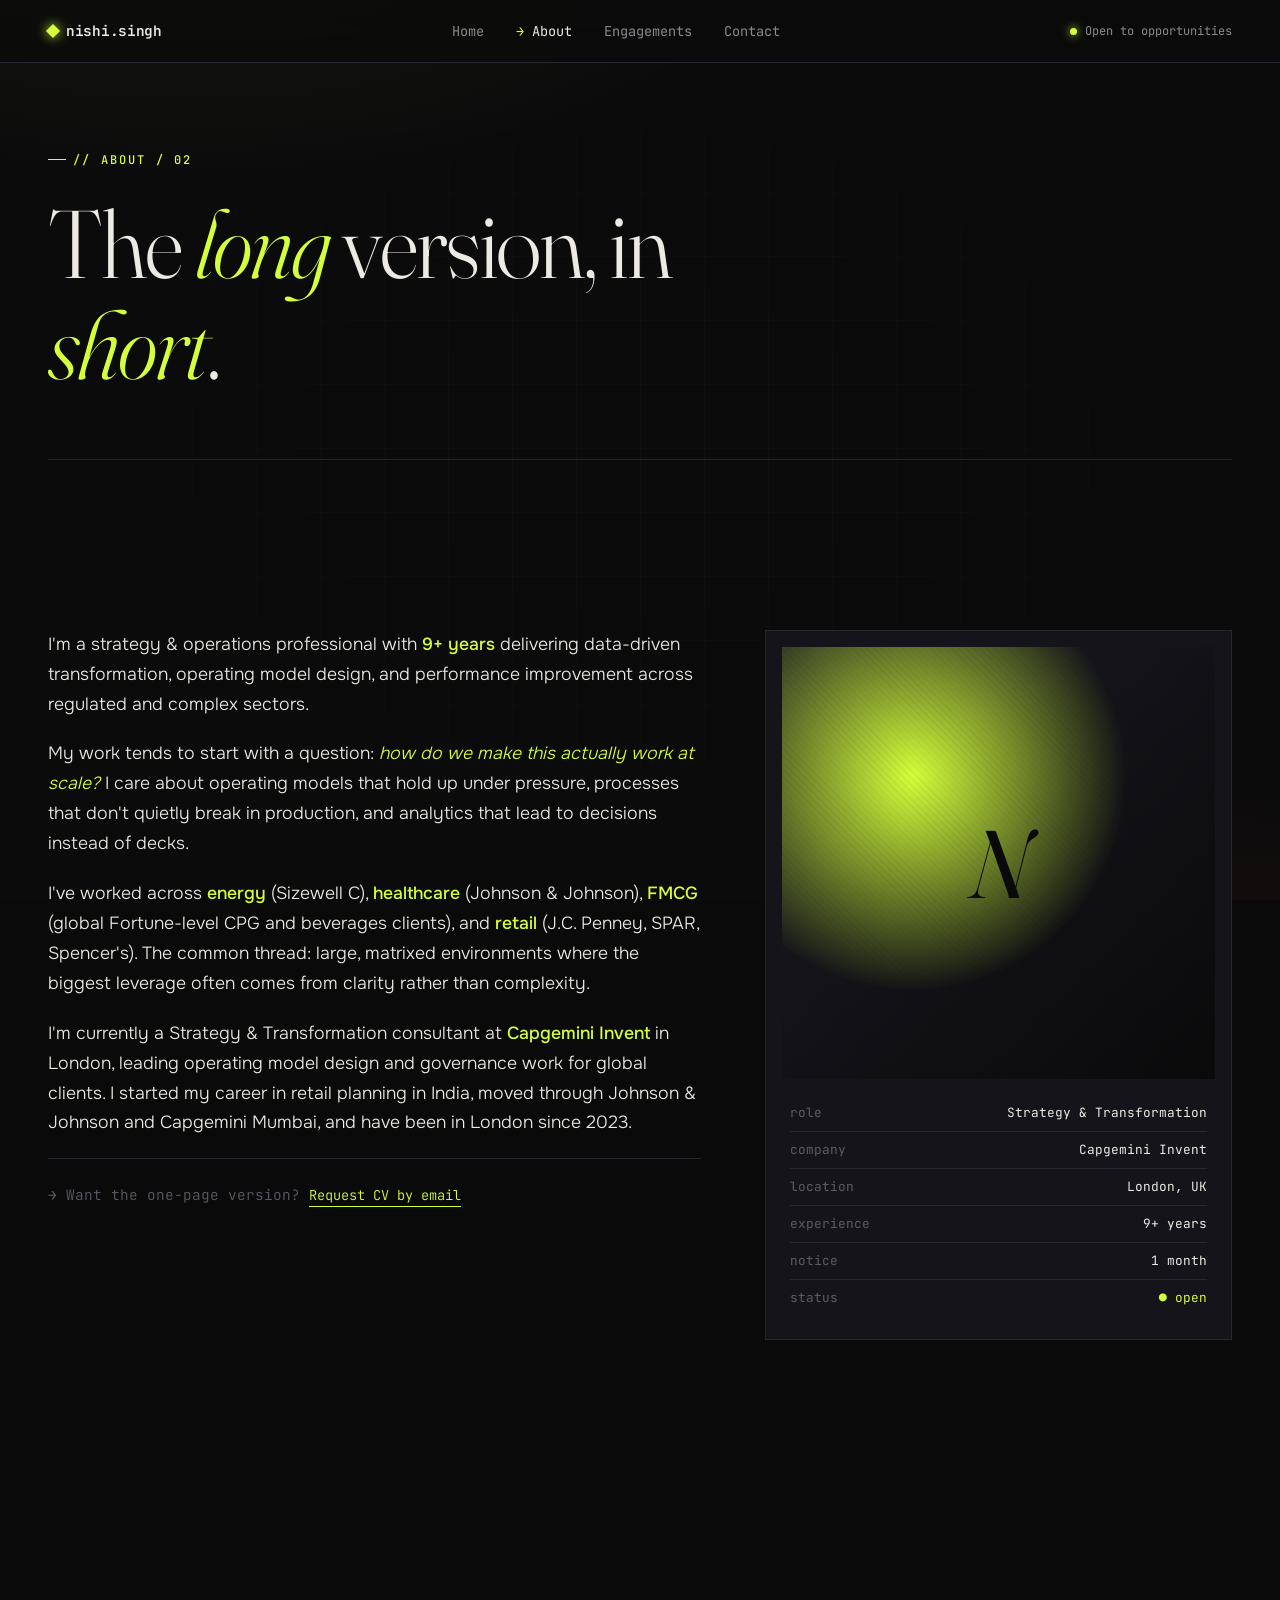
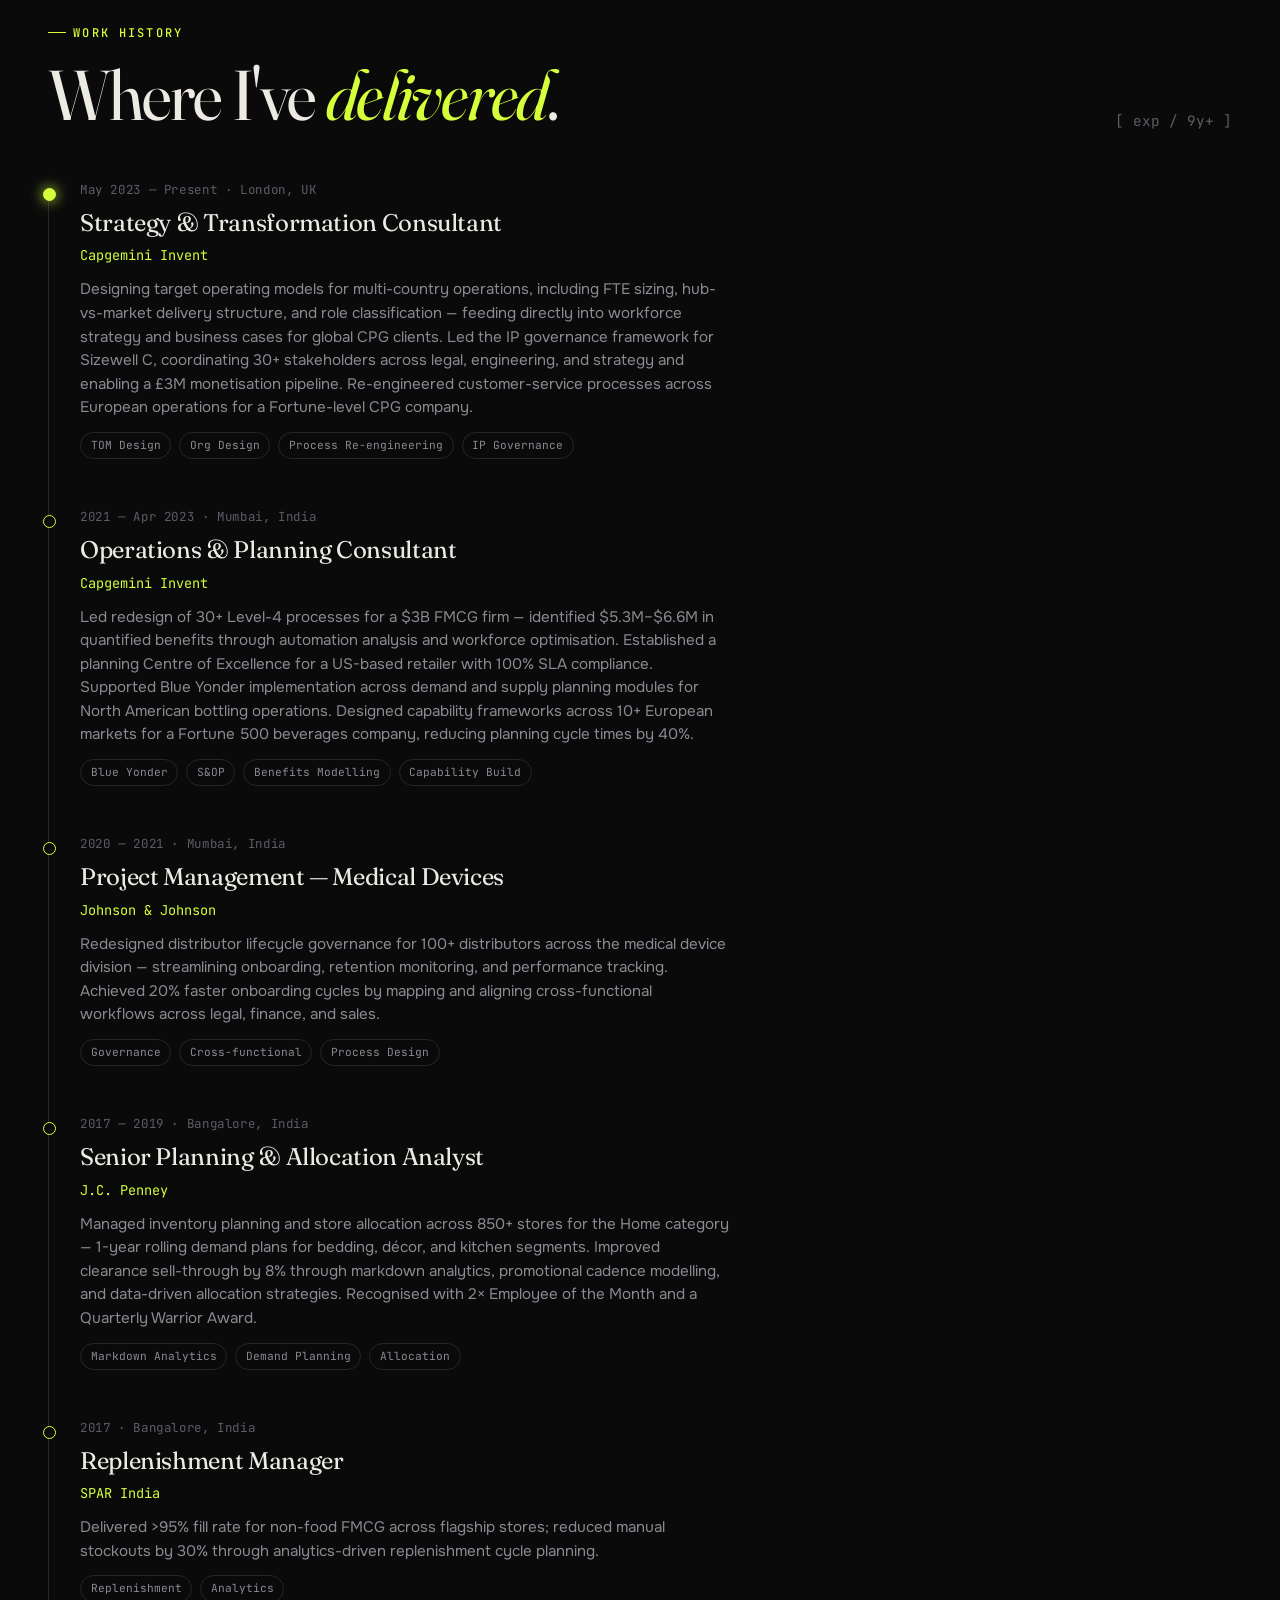
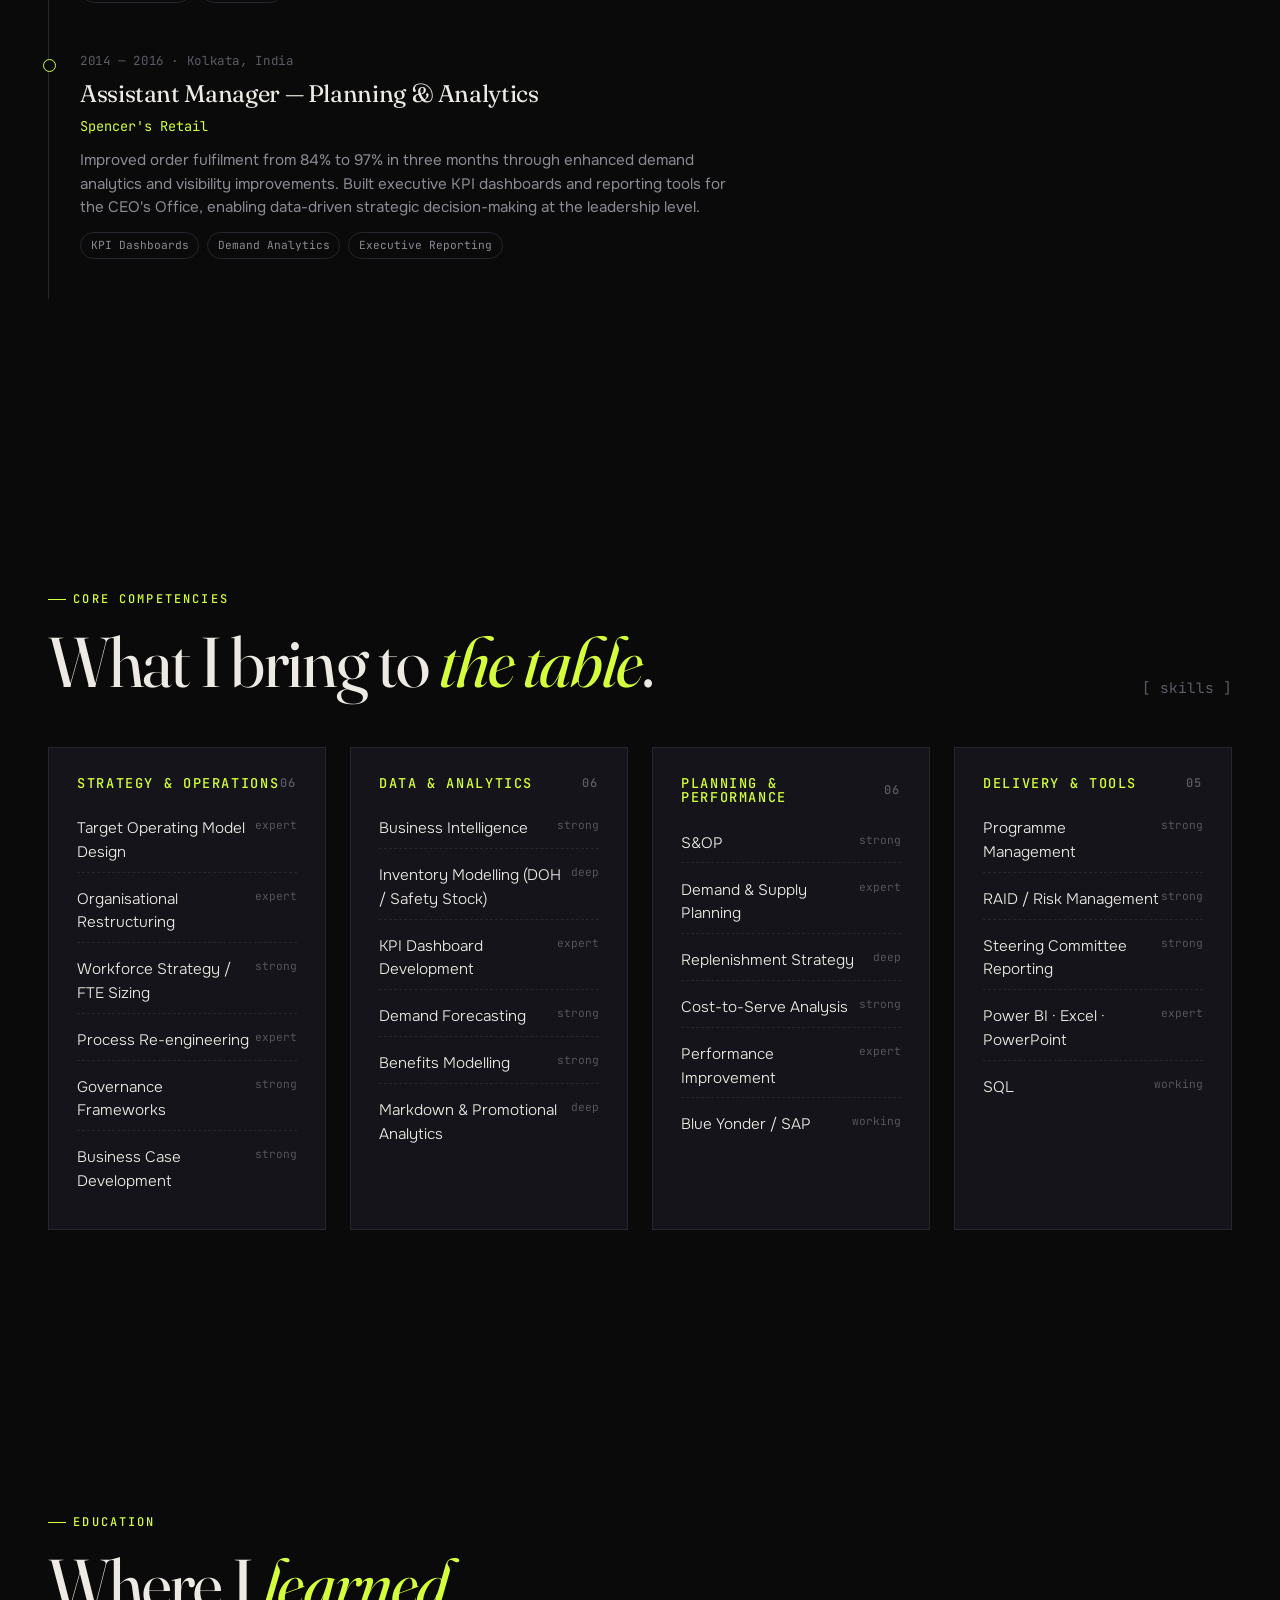
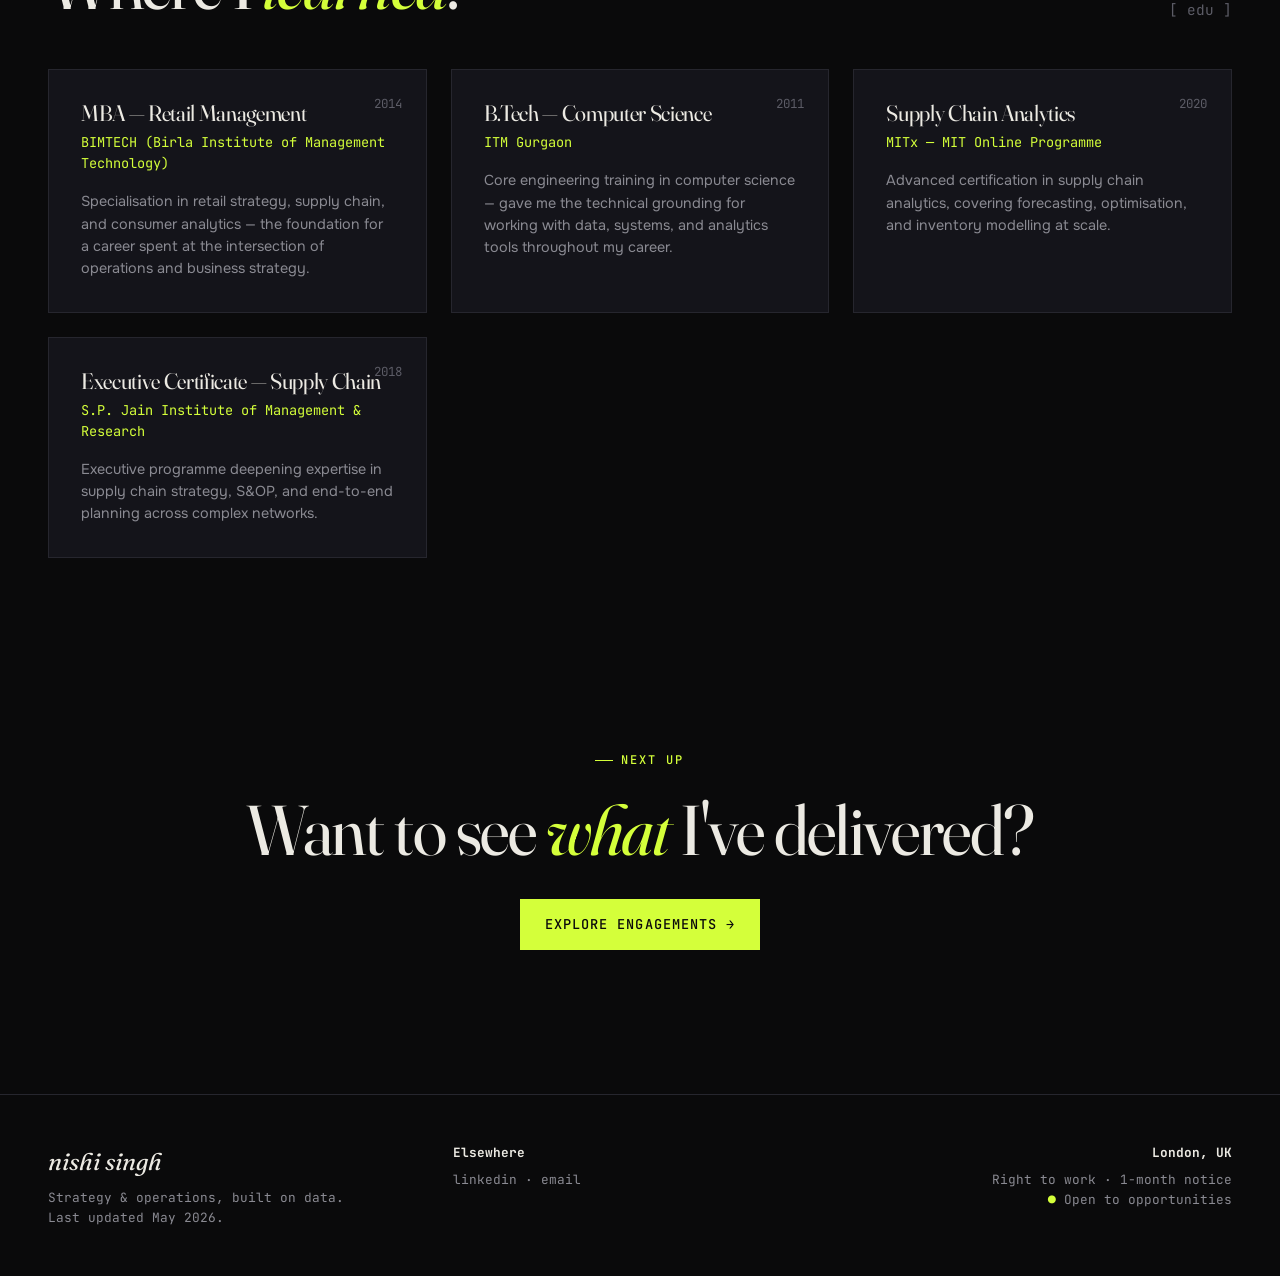
==== about.html @ c4cd31c0 "Add files via upload" ====
<!DOCTYPE html>
<html lang="en">
<head>
<meta charset="UTF-8">
<meta name="viewport" content="width=device-width, initial-scale=1.0">
<title>About — Nishi Singh</title>
<meta name="description" content="About Nishi Singh — Strategy & Operations professional. Bio, work history, skills, and education.">
<link rel="stylesheet" href="styles.css">
<link rel="icon" href="data:image/svg+xml,%3Csvg xmlns='http://www.w3.org/2000/svg' viewBox='0 0 24 24'%3E%3Crect x='6' y='6' width='12' height='12' transform='rotate(45 12 12)' fill='%23D4FF3A'/%3E%3C/svg%3E">
</head>
<body>

<nav class="nav">
  <a href="index.html" class="nav-logo">
    <span class="logo-mark"></span> nishi.singh
  </a>
  <ul class="nav-links">
    <li><a href="index.html">Home</a></li>
    <li><a href="about.html" class="active">About</a></li>
    <li><a href="projects.html">Engagements</a></li>
    <li><a href="contact.html">Contact</a></li>
  </ul>
  <div class="nav-status">
    <span class="status-dot"></span>
    Open to opportunities
  </div>
</nav>

<main>
  <div class="container">
    <header class="page-head">
      <div class="eyebrow">// About / 02</div>
      <h1>The <em>long</em> version, in <em>short</em>.</h1>
    </header>

    <!-- Bio + profile -->
    <section class="about-grid">
      <div class="bio-text">
        <p>
          I'm a strategy &amp; operations professional with <strong>9+ years</strong>
          delivering data-driven transformation, operating model design, and
          performance improvement across regulated and complex sectors.
        </p>
        <p>
          My work tends to start with a question:
          <em style="color: var(--accent); font-style: italic;">how do we make this
          actually work at scale?</em> I care about operating models that hold up
          under pressure, processes that don't quietly break in production, and
          analytics that lead to decisions instead of decks.
        </p>
        <p>
          I've worked across <strong>energy</strong> (Sizewell C), <strong>healthcare</strong>
          (Johnson &amp; Johnson), <strong>FMCG</strong> (global Fortune-level CPG
          and beverages clients), and <strong>retail</strong> (J.C. Penney, SPAR,
          Spencer's). The common thread: large, matrixed environments where the
          biggest leverage often comes from clarity rather than complexity.
        </p>
        <p>
          I'm currently a Strategy &amp; Transformation consultant at
          <strong>Capgemini Invent</strong> in London, leading operating model
          design and governance work for global clients. I started my career in
          retail planning in India, moved through Johnson &amp; Johnson and Capgemini
          Mumbai, and have been in London since 2023.
        </p>
        <p style="font-family: var(--mono); font-size: 0.9rem; padding-top: 1.5rem; border-top: 1px solid var(--border); color: var(--text-faint);">
          → Want the one-page version? <a href="mailto:nishisingh89@gmail.com" class="link-inline">Request CV by email</a>
        </p>
      </div>

      <aside class="profile-card">
        <div class="profile-photo" aria-label="Profile photo placeholder">N</div>
        <div class="profile-meta">
          <div class="profile-meta-row">
            <span class="key">role</span><span class="val">Strategy &amp; Transformation</span>
          </div>
          <div class="profile-meta-row">
            <span class="key">company</span><span class="val">Capgemini Invent</span>
          </div>
          <div class="profile-meta-row">
            <span class="key">location</span><span class="val">London, UK</span>
          </div>
          <div class="profile-meta-row">
            <span class="key">experience</span><span class="val">9+ years</span>
          </div>
          <div class="profile-meta-row">
            <span class="key">notice</span><span class="val">1 month</span>
          </div>
          <div class="profile-meta-row">
            <span class="key">status</span><span class="val" style="color: var(--accent);">● open</span>
          </div>
        </div>
      </aside>
    </section>

    <!-- Work Experience -->
    <section>
      <div class="section-head">
        <div>
          <div class="eyebrow" style="margin-bottom: 1rem;">Work history</div>
          <h2>Where I've <span class="serif-italic" style="color: var(--accent);">delivered</span>.</h2>
        </div>
        <div class="num">[ exp / 9y+ ]</div>
      </div>

      <div class="timeline">
        <article class="tl-item current">
          <div class="tl-date">May 2023 — Present · London, UK</div>
          <div class="tl-role">Strategy &amp; Transformation Consultant</div>
          <div class="tl-org">Capgemini Invent</div>
          <p class="tl-desc">
            Designing target operating models for multi-country operations,
            including FTE sizing, hub-vs-market delivery structure, and role
            classification — feeding directly into workforce strategy and business
            cases for global CPG clients. Led the IP governance framework for
            Sizewell C, coordinating 30+ stakeholders across legal, engineering,
            and strategy and enabling a £3M monetisation pipeline. Re-engineered
            customer-service processes across European operations for a Fortune-level
            CPG company.
          </p>
          <div class="tl-tags">
            <span class="tech-pill">TOM Design</span>
            <span class="tech-pill">Org Design</span>
            <span class="tech-pill">Process Re-engineering</span>
            <span class="tech-pill">IP Governance</span>
          </div>
        </article>

        <article class="tl-item">
          <div class="tl-date">2021 — Apr 2023 · Mumbai, India</div>
          <div class="tl-role">Operations &amp; Planning Consultant</div>
          <div class="tl-org">Capgemini Invent</div>
          <p class="tl-desc">
            Led redesign of 30+ Level-4 processes for a $3B FMCG firm — identified
            $5.3M–$6.6M in quantified benefits through automation analysis and
            workforce optimisation. Established a planning Centre of Excellence
            for a US-based retailer with 100% SLA compliance. Supported Blue Yonder
            implementation across demand and supply planning modules for North
            American bottling operations. Designed capability frameworks across
            10+ European markets for a Fortune 500 beverages company, reducing
            planning cycle times by 40%.
          </p>
          <div class="tl-tags">
            <span class="tech-pill">Blue Yonder</span>
            <span class="tech-pill">S&amp;OP</span>
            <span class="tech-pill">Benefits Modelling</span>
            <span class="tech-pill">Capability Build</span>
          </div>
        </article>

        <article class="tl-item">
          <div class="tl-date">2020 — 2021 · Mumbai, India</div>
          <div class="tl-role">Project Management — Medical Devices</div>
          <div class="tl-org">Johnson &amp; Johnson</div>
          <p class="tl-desc">
            Redesigned distributor lifecycle governance for 100+ distributors
            across the medical device division — streamlining onboarding, retention
            monitoring, and performance tracking. Achieved 20% faster onboarding
            cycles by mapping and aligning cross-functional workflows across legal,
            finance, and sales.
          </p>
          <div class="tl-tags">
            <span class="tech-pill">Governance</span>
            <span class="tech-pill">Cross-functional</span>
            <span class="tech-pill">Process Design</span>
          </div>
        </article>

        <article class="tl-item">
          <div class="tl-date">2017 — 2019 · Bangalore, India</div>
          <div class="tl-role">Senior Planning &amp; Allocation Analyst</div>
          <div class="tl-org">J.C. Penney</div>
          <p class="tl-desc">
            Managed inventory planning and store allocation across 850+ stores
            for the Home category — 1-year rolling demand plans for bedding,
            décor, and kitchen segments. Improved clearance sell-through by 8%
            through markdown analytics, promotional cadence modelling, and
            data-driven allocation strategies. Recognised with 2× Employee of the
            Month and a Quarterly Warrior Award.
          </p>
          <div class="tl-tags">
            <span class="tech-pill">Markdown Analytics</span>
            <span class="tech-pill">Demand Planning</span>
            <span class="tech-pill">Allocation</span>
          </div>
        </article>

        <article class="tl-item">
          <div class="tl-date">2017 · Bangalore, India</div>
          <div class="tl-role">Replenishment Manager</div>
          <div class="tl-org">SPAR India</div>
          <p class="tl-desc">
            Delivered &gt;95% fill rate for non-food FMCG across flagship stores;
            reduced manual stockouts by 30% through analytics-driven replenishment
            cycle planning.
          </p>
          <div class="tl-tags">
            <span class="tech-pill">Replenishment</span>
            <span class="tech-pill">Analytics</span>
          </div>
        </article>

        <article class="tl-item">
          <div class="tl-date">2014 — 2016 · Kolkata, India</div>
          <div class="tl-role">Assistant Manager — Planning &amp; Analytics</div>
          <div class="tl-org">Spencer's Retail</div>
          <p class="tl-desc">
            Improved order fulfilment from 84% to 97% in three months through
            enhanced demand analytics and visibility improvements. Built
            executive KPI dashboards and reporting tools for the CEO's Office,
            enabling data-driven strategic decision-making at the leadership level.
          </p>
          <div class="tl-tags">
            <span class="tech-pill">KPI Dashboards</span>
            <span class="tech-pill">Demand Analytics</span>
            <span class="tech-pill">Executive Reporting</span>
          </div>
        </article>
      </div>
    </section>

    <!-- Skills -->
    <section>
      <div class="section-head">
        <div>
          <div class="eyebrow" style="margin-bottom: 1rem;">Core competencies</div>
          <h2>What I bring to <span class="serif-italic" style="color: var(--accent);">the table</span>.</h2>
        </div>
        <div class="num">[ skills ]</div>
      </div>

      <div class="skills-grid">
        <div class="skill-cat">
          <h4 data-num="06">Strategy &amp; Operations</h4>
          <ul class="skill-list">
            <li>Target Operating Model Design <span class="skill-level">expert</span></li>
            <li>Organisational Restructuring <span class="skill-level">expert</span></li>
            <li>Workforce Strategy / FTE Sizing <span class="skill-level">strong</span></li>
            <li>Process Re-engineering <span class="skill-level">expert</span></li>
            <li>Governance Frameworks <span class="skill-level">strong</span></li>
            <li>Business Case Development <span class="skill-level">strong</span></li>
          </ul>
        </div>

        <div class="skill-cat">
          <h4 data-num="06">Data &amp; Analytics</h4>
          <ul class="skill-list">
            <li>Business Intelligence <span class="skill-level">strong</span></li>
            <li>Inventory Modelling (DOH / Safety Stock) <span class="skill-level">deep</span></li>
            <li>KPI Dashboard Development <span class="skill-level">expert</span></li>
            <li>Demand Forecasting <span class="skill-level">strong</span></li>
            <li>Benefits Modelling <span class="skill-level">strong</span></li>
            <li>Markdown &amp; Promotional Analytics <span class="skill-level">deep</span></li>
          </ul>
        </div>

        <div class="skill-cat">
          <h4 data-num="06">Planning &amp; Performance</h4>
          <ul class="skill-list">
            <li>S&amp;OP <span class="skill-level">strong</span></li>
            <li>Demand &amp; Supply Planning <span class="skill-level">expert</span></li>
            <li>Replenishment Strategy <span class="skill-level">deep</span></li>
            <li>Cost-to-Serve Analysis <span class="skill-level">strong</span></li>
            <li>Performance Improvement <span class="skill-level">expert</span></li>
            <li>Blue Yonder / SAP <span class="skill-level">working</span></li>
          </ul>
        </div>

        <div class="skill-cat">
          <h4 data-num="05">Delivery &amp; Tools</h4>
          <ul class="skill-list">
            <li>Programme Management <span class="skill-level">strong</span></li>
            <li>RAID / Risk Management <span class="skill-level">strong</span></li>
            <li>Steering Committee Reporting <span class="skill-level">strong</span></li>
            <li>Power BI · Excel · PowerPoint <span class="skill-level">expert</span></li>
            <li>SQL <span class="skill-level">working</span></li>
          </ul>
        </div>
      </div>
    </section>

    <!-- Education -->
    <section>
      <div class="section-head">
        <div>
          <div class="eyebrow" style="margin-bottom: 1rem;">Education</div>
          <h2>Where I <span class="serif-italic" style="color: var(--accent);">learned</span>.</h2>
        </div>
        <div class="num">[ edu ]</div>
      </div>

      <div class="edu-grid">
        <article class="edu-card">
          <span class="edu-year">2014</span>
          <h3 class="edu-degree">MBA — Retail Management</h3>
          <div class="edu-school">BIMTECH (Birla Institute of Management Technology)</div>
          <p class="edu-detail">
            Specialisation in retail strategy, supply chain, and consumer
            analytics — the foundation for a career spent at the intersection of
            operations and business strategy.
          </p>
        </article>

        <article class="edu-card">
          <span class="edu-year">2011</span>
          <h3 class="edu-degree">B.Tech — Computer Science</h3>
          <div class="edu-school">ITM Gurgaon</div>
          <p class="edu-detail">
            Core engineering training in computer science — gave me the technical
            grounding for working with data, systems, and analytics tools throughout
            my career.
          </p>
        </article>

        <article class="edu-card">
          <span class="edu-year">2020</span>
          <h3 class="edu-degree">Supply Chain Analytics</h3>
          <div class="edu-school">MITx — MIT Online Programme</div>
          <p class="edu-detail">
            Advanced certification in supply chain analytics, covering forecasting,
            optimisation, and inventory modelling at scale.
          </p>
        </article>

        <article class="edu-card">
          <span class="edu-year">2018</span>
          <h3 class="edu-degree">Executive Certificate — Supply Chain</h3>
          <div class="edu-school">S.P. Jain Institute of Management &amp; Research</div>
          <p class="edu-detail">
            Executive programme deepening expertise in supply chain strategy,
            S&amp;OP, and end-to-end planning across complex networks.
          </p>
        </article>
      </div>
    </section>

    <!-- CTA -->
    <section style="padding: 6rem 0 3rem; text-align: center;">
      <div class="eyebrow" style="justify-content: center; margin-bottom: 1.5rem;">Next up</div>
      <h2 style="margin-bottom: 2rem;">Want to see <span class="serif-italic" style="color: var(--accent);">what</span> I've delivered?</h2>
      <a href="projects.html" class="btn">Explore engagements →</a>
    </section>
  </div>
</main>

<footer class="footer">
  <div>
    <span class="footer-mark">nishi singh</span>
    Strategy &amp; operations, built on data.<br>
    Last updated May 2026.
  </div>
  <div>
    <strong style="color: var(--text); display: block; margin-bottom: 0.5rem;">Elsewhere</strong>
    <a href="https://linkedin.com/in/nishi-singh-639b2558">linkedin</a> · <a href="mailto:nishisingh89@gmail.com">email</a>
  </div>
  <div class="col-end">
    <strong style="color: var(--text); display: block; margin-bottom: 0.5rem;">London, UK</strong>
    Right to work · 1-month notice<br>
    <span style="color: var(--accent);">●</span> Open to opportunities
  </div>
</footer>

</body>
</html>
---- styles.css ----
/* ==========================================================================
   CV Site — Shared Stylesheet
   Aesthetic: editorial serif × terminal mono × electric chartreuse
   ========================================================================== */

@import url('https://fonts.googleapis.com/css2?family=Fraunces:ital,opsz,wght@0,9..144,300..700;1,9..144,300..700&family=JetBrains+Mono:wght@400;500;600&family=Onest:wght@300;400;500;600;700&display=swap');

:root {
  --bg: #0A0A0B;
  --bg-2: #101013;
  --surface: #14141A;
  --surface-2: #1B1B22;
  --border: #26262E;
  --border-strong: #3A3A44;
  --text: #ECEAE3;
  --text-dim: #8A8A92;
  --text-faint: #5C5C66;
  --accent: #D4FF3A;
  --accent-dim: #97B82A;
  --accent-2: #FF5722;
  --serif: 'Fraunces', 'Times New Roman', serif;
  --sans: 'Onest', system-ui, sans-serif;
  --mono: 'JetBrains Mono', ui-monospace, monospace;
  --max-w: 1280px;
  --gutter: clamp(1.25rem, 4vw, 3rem);
  --radius: 4px;
}

* { box-sizing: border-box; margin: 0; padding: 0; }

html {
  scroll-behavior: smooth;
  scrollbar-color: var(--border-strong) var(--bg);
}

body {
  background: var(--bg);
  color: var(--text);
  font-family: var(--sans);
  font-size: 16px;
  line-height: 1.55;
  font-weight: 400;
  -webkit-font-smoothing: antialiased;
  -moz-osx-font-smoothing: grayscale;
  overflow-x: hidden;
  position: relative;
  min-height: 100vh;
  background-image:
    radial-gradient(ellipse 80% 50% at 15% -10%, rgba(212, 255, 58, 0.06), transparent 60%),
    radial-gradient(ellipse 60% 40% at 95% 110%, rgba(255, 87, 34, 0.05), transparent 60%);
  background-attachment: fixed;
}

/* Subtle grid background */
body::before {
  content: '';
  position: fixed;
  inset: 0;
  background-image:
    linear-gradient(rgba(255, 255, 255, 0.018) 1px, transparent 1px),
    linear-gradient(90deg, rgba(255, 255, 255, 0.018) 1px, transparent 1px);
  background-size: 64px 64px;
  pointer-events: none;
  z-index: 0;
  mask-image: radial-gradient(ellipse at center, black 20%, transparent 80%);
}

/* Grain overlay */
body::after {
  content: '';
  position: fixed;
  inset: 0;
  background-image: url("data:image/svg+xml,%3Csvg viewBox='0 0 200 200' xmlns='http://www.w3.org/2000/svg'%3E%3Cfilter id='n'%3E%3CfeTurbulence type='fractalNoise' baseFrequency='0.85' numOctaves='2' stitchTiles='stitch'/%3E%3CfeColorMatrix values='0 0 0 0 1, 0 0 0 0 1, 0 0 0 0 1, 0 0 0 0.04 0'/%3E%3C/filter%3E%3Crect width='100%25' height='100%25' filter='url(%23n)'/%3E%3C/svg%3E");
  pointer-events: none;
  opacity: 0.6;
  z-index: 1;
  mix-blend-mode: overlay;
}

main, nav, footer { position: relative; z-index: 2; }

/* ===================== Typography ===================== */

h1, h2, h3, h4 {
  font-family: var(--serif);
  font-weight: 400;
  font-variation-settings: "opsz" 144;
  letter-spacing: -0.02em;
  line-height: 1.05;
  color: var(--text);
}

h1 { font-size: clamp(3rem, 9vw, 8rem); }
h2 { font-size: clamp(2.25rem, 5.5vw, 4.5rem); }
h3 { font-size: clamp(1.5rem, 2.5vw, 2.25rem); letter-spacing: -0.015em; }
h4 { font-size: 1.25rem; letter-spacing: -0.01em; }

.serif-italic { font-style: italic; }

.eyebrow {
  font-family: var(--mono);
  font-size: 0.75rem;
  font-weight: 500;
  text-transform: uppercase;
  letter-spacing: 0.18em;
  color: var(--accent);
  display: inline-flex;
  align-items: center;
  gap: 0.6em;
}

.eyebrow::before {
  content: '';
  width: 1.5em;
  height: 1px;
  background: var(--accent);
  display: inline-block;
}

.mono { font-family: var(--mono); }

a {
  color: inherit;
  text-decoration: none;
  transition: color 0.2s ease;
}

p { color: var(--text-dim); }

::selection { background: var(--accent); color: var(--bg); }

/* ===================== Navigation ===================== */

.nav {
  position: sticky;
  top: 0;
  z-index: 100;
  display: flex;
  align-items: center;
  justify-content: space-between;
  padding: 1.25rem var(--gutter);
  background: rgba(10, 10, 11, 0.7);
  backdrop-filter: blur(18px) saturate(140%);
  -webkit-backdrop-filter: blur(18px) saturate(140%);
  border-bottom: 1px solid var(--border);
}

.nav-logo {
  font-family: var(--mono);
  font-size: 0.9rem;
  font-weight: 600;
  letter-spacing: -0.02em;
  display: flex;
  align-items: center;
  gap: 0.5rem;
}

.logo-mark {
  display: inline-block;
  width: 10px;
  height: 10px;
  background: var(--accent);
  transform: rotate(45deg);
  box-shadow: 0 0 12px var(--accent);
}

.nav-links {
  display: flex;
  gap: 2rem;
  list-style: none;
  font-family: var(--mono);
  font-size: 0.85rem;
}

.nav-links a {
  color: var(--text-dim);
  position: relative;
  padding: 0.25rem 0;
  transition: color 0.2s ease;
}

.nav-links a:hover { color: var(--text); }

.nav-links a.active { color: var(--text); }

.nav-links a.active::before {
  content: '→ ';
  color: var(--accent);
}

.nav-status {
  font-family: var(--mono);
  font-size: 0.75rem;
  color: var(--text-dim);
  display: flex;
  align-items: center;
  gap: 0.5rem;
}

.status-dot {
  width: 7px;
  height: 7px;
  background: var(--accent);
  border-radius: 50%;
  box-shadow: 0 0 10px var(--accent);
  animation: pulse 2s ease-in-out infinite;
}

@keyframes pulse {
  0%, 100% { opacity: 1; }
  50% { opacity: 0.4; }
}

.nav-toggle { display: none; background: none; border: none; color: var(--text); cursor: pointer; }

/* ===================== Layout ===================== */

main { padding: 0 var(--gutter); }

.container {
  max-width: var(--max-w);
  margin: 0 auto;
}

section { padding: clamp(4rem, 10vh, 8rem) 0; }

/* ===================== Hero ===================== */

.hero {
  min-height: calc(100vh - 76px);
  display: flex;
  flex-direction: column;
  justify-content: center;
  position: relative;
  padding: 4rem 0;
}

.hero-grid {
  display: grid;
  grid-template-columns: 1fr;
  gap: 3rem;
  align-items: end;
}

.hero-eyebrow {
  margin-bottom: 1.5rem;
  animation: rise 0.8s ease both;
}

.hero-title {
  font-size: clamp(3.5rem, 11vw, 9.5rem);
  line-height: 0.95;
  margin-bottom: 2rem;
  font-weight: 300;
  animation: rise 0.9s ease both 0.1s;
}

.hero-title .accent {
  font-style: italic;
  font-weight: 400;
  color: var(--accent);
  font-variation-settings: "opsz" 144, "SOFT" 100;
}

.hero-meta {
  display: grid;
  grid-template-columns: 1fr 1fr;
  gap: 2rem;
  margin-top: 3rem;
  padding-top: 2rem;
  border-top: 1px solid var(--border);
  animation: rise 1s ease both 0.3s;
}

.hero-bio {
  font-size: 1.125rem;
  color: var(--text);
  max-width: 42ch;
  font-weight: 300;
}

.hero-bio strong {
  color: var(--text);
  font-weight: 500;
}

/* Terminal element */
.terminal {
  background: var(--surface);
  border: 1px solid var(--border);
  border-radius: var(--radius);
  font-family: var(--mono);
  font-size: 0.85rem;
  overflow: hidden;
  animation: rise 1.1s ease both 0.4s;
  box-shadow: 0 30px 60px -20px rgba(0, 0, 0, 0.5);
}

.terminal-header {
  display: flex;
  align-items: center;
  gap: 0.5rem;
  padding: 0.65rem 1rem;
  background: var(--surface-2);
  border-bottom: 1px solid var(--border);
  font-size: 0.7rem;
  color: var(--text-faint);
  letter-spacing: 0.05em;
}

.terminal-dots { display: flex; gap: 0.4rem; margin-right: 0.5rem; }
.terminal-dots span {
  width: 11px; height: 11px; border-radius: 50%; background: #2A2A33;
}
.terminal-dots span:nth-child(1) { background: #FF5F57; }
.terminal-dots span:nth-child(2) { background: #FEBC2E; }
.terminal-dots span:nth-child(3) { background: #28C840; }

.terminal-body {
  padding: 1.25rem 1.25rem 1.5rem;
  line-height: 1.8;
}

.terminal-body .line { color: var(--text-dim); }
.terminal-body .prompt { color: var(--accent); margin-right: 0.5rem; }
.terminal-body .cmd { color: var(--text); }
.terminal-body .output { color: var(--text-dim); padding-left: 1.25rem; }
.terminal-body .comment { color: var(--text-faint); font-style: italic; }

.cursor {
  display: inline-block;
  width: 8px;
  height: 1em;
  background: var(--accent);
  vertical-align: text-bottom;
  animation: blink 1s steps(2) infinite;
  margin-left: 2px;
}

@keyframes blink {
  50% { opacity: 0; }
}

@keyframes rise {
  from { opacity: 0; transform: translateY(24px); }
  to { opacity: 1; transform: translateY(0); }
}

/* ===================== Stats / Marquee ===================== */

.stats {
  display: grid;
  grid-template-columns: repeat(auto-fit, minmax(180px, 1fr));
  gap: 1px;
  background: var(--border);
  border: 1px solid var(--border);
  margin-top: 4rem;
}

.stat {
  background: var(--bg);
  padding: 2rem 1.5rem;
}

.stat-num {
  font-family: var(--serif);
  font-style: italic;
  font-weight: 300;
  font-size: 3rem;
  color: var(--accent);
  line-height: 1;
  display: block;
  margin-bottom: 0.5rem;
}

.stat-label {
  font-family: var(--mono);
  font-size: 0.75rem;
  text-transform: uppercase;
  letter-spacing: 0.12em;
  color: var(--text-dim);
}

.marquee {
  margin-top: 6rem;
  margin-bottom: 4rem;
  overflow: hidden;
  border-top: 1px solid var(--border);
  border-bottom: 1px solid var(--border);
  padding: 2rem 0;
  position: relative;
  width: 100vw;
  margin-left: calc(50% - 50vw);
}

.marquee-track {
  display: flex;
  gap: 3rem;
  white-space: nowrap;
  animation: scroll 40s linear infinite;
  font-family: var(--serif);
  font-size: clamp(2rem, 5vw, 4rem);
  font-style: italic;
  font-weight: 300;
  color: var(--text);
}

.marquee-track span { display: inline-flex; align-items: center; gap: 3rem; }
.marquee-track .sep { color: var(--accent); }

@keyframes scroll {
  from { transform: translateX(0); }
  to { transform: translateX(-50%); }
}

/* ===================== Section heading ===================== */

.section-head {
  display: flex;
  justify-content: space-between;
  align-items: end;
  margin-bottom: 3rem;
  gap: 2rem;
  flex-wrap: wrap;
}

.section-head h2 { max-width: 22ch; }

.section-head .num {
  font-family: var(--mono);
  font-size: 0.9rem;
  color: var(--text-faint);
}

/* ===================== Featured projects (home) ===================== */

.featured-grid {
  display: grid;
  grid-template-columns: repeat(2, 1fr);
  gap: 1.5rem;
  margin-bottom: 3rem;
}

.feat-card {
  background: var(--surface);
  border: 1px solid var(--border);
  padding: 2rem;
  display: flex;
  flex-direction: column;
  gap: 1rem;
  transition: all 0.3s cubic-bezier(0.2, 0.8, 0.2, 1);
  position: relative;
  overflow: hidden;
}

.feat-card:hover {
  border-color: var(--accent);
  transform: translateY(-4px);
  background: var(--surface-2);
}

.feat-card::after {
  content: '↗';
  position: absolute;
  top: 1.5rem;
  right: 1.5rem;
  font-size: 1.5rem;
  color: var(--text-faint);
  transition: all 0.3s ease;
}

.feat-card:hover::after {
  color: var(--accent);
  transform: translate(4px, -4px);
}

.feat-card .feat-tag {
  font-family: var(--mono);
  font-size: 0.7rem;
  text-transform: uppercase;
  letter-spacing: 0.15em;
  color: var(--accent);
}

.feat-card h3 { color: var(--text); }
.feat-card p { font-size: 0.95rem; }

.feat-tech {
  display: flex;
  flex-wrap: wrap;
  gap: 0.5rem;
  margin-top: auto;
  padding-top: 1rem;
}

.tech-pill {
  font-family: var(--mono);
  font-size: 0.7rem;
  padding: 0.25rem 0.6rem;
  border: 1px solid var(--border);
  color: var(--text-dim);
  border-radius: 99px;
}

/* ===================== Buttons / Links ===================== */

.btn {
  display: inline-flex;
  align-items: center;
  gap: 0.6rem;
  padding: 0.85rem 1.5rem;
  font-family: var(--mono);
  font-size: 0.85rem;
  font-weight: 500;
  text-transform: uppercase;
  letter-spacing: 0.08em;
  background: var(--accent);
  color: var(--bg);
  border: 1px solid var(--accent);
  cursor: pointer;
  transition: all 0.2s ease;
  text-decoration: none;
}

.btn:hover {
  background: transparent;
  color: var(--accent);
}

.btn--ghost {
  background: transparent;
  color: var(--text);
  border-color: var(--border-strong);
}

.btn--ghost:hover {
  border-color: var(--accent);
  color: var(--accent);
  background: transparent;
}

.link-inline {
  font-family: var(--mono);
  font-size: 0.85rem;
  color: var(--accent);
  border-bottom: 1px solid currentColor;
  padding-bottom: 2px;
  transition: opacity 0.2s ease;
}

.link-inline:hover { opacity: 0.7; }

/* ===================== About page ===================== */

.page-head {
  padding: 5rem 0 4rem;
  border-bottom: 1px solid var(--border);
  margin-bottom: 5rem;
}

.page-head .eyebrow { margin-bottom: 1.5rem; }

.page-head h1 {
  font-size: clamp(3rem, 8vw, 6rem);
  font-weight: 300;
  max-width: 14ch;
}

.page-head h1 em {
  font-style: italic;
  color: var(--accent);
}

.about-grid {
  display: grid;
  grid-template-columns: 1.4fr 1fr;
  gap: 4rem;
  align-items: start;
  margin-bottom: 6rem;
}

.bio-text p {
  font-size: 1.1rem;
  margin-bottom: 1.25rem;
  color: var(--text);
  font-weight: 300;
  line-height: 1.7;
}

.bio-text p strong { color: var(--accent); font-weight: 500; }

.profile-card {
  background: var(--surface);
  border: 1px solid var(--border);
  padding: 1rem;
  position: sticky;
  top: 100px;
}

.profile-photo {
  aspect-ratio: 1;
  background:
    radial-gradient(circle at 30% 30%, var(--accent) 0%, transparent 50%),
    linear-gradient(135deg, var(--surface-2), var(--bg));
  position: relative;
  display: flex;
  align-items: center;
  justify-content: center;
  font-family: var(--serif);
  font-size: 6rem;
  font-style: italic;
  color: var(--bg);
  font-weight: 400;
  overflow: hidden;
}

.profile-photo::after {
  content: '';
  position: absolute;
  inset: 0;
  background:
    repeating-linear-gradient(45deg, transparent, transparent 4px, rgba(0,0,0,0.05) 4px, rgba(0,0,0,0.05) 5px);
}

.profile-meta {
  padding: 1rem 0.5rem 0.5rem;
  font-family: var(--mono);
  font-size: 0.8rem;
}

.profile-meta-row {
  display: flex;
  justify-content: space-between;
  padding: 0.5rem 0;
  border-bottom: 1px solid var(--border);
  color: var(--text-dim);
}
.profile-meta-row:last-child { border-bottom: none; }
.profile-meta-row .key { color: var(--text-faint); }
.profile-meta-row .val { color: var(--text); }

/* Timeline */

.timeline {
  position: relative;
  padding-left: 2rem;
  margin-bottom: 6rem;
}

.timeline::before {
  content: '';
  position: absolute;
  top: 0.5rem;
  bottom: 0.5rem;
  left: 0;
  width: 1px;
  background: var(--border);
}

.tl-item {
  position: relative;
  padding-bottom: 3rem;
}

.tl-item::before {
  content: '';
  position: absolute;
  top: 0.5rem;
  left: -2rem;
  width: 11px;
  height: 11px;
  background: var(--bg);
  border: 1px solid var(--accent);
  border-radius: 50%;
  transform: translateX(-5px);
}

.tl-item.current::before {
  background: var(--accent);
  box-shadow: 0 0 14px var(--accent);
}

.tl-date {
  font-family: var(--mono);
  font-size: 0.78rem;
  color: var(--text-faint);
  letter-spacing: 0.05em;
  margin-bottom: 0.3rem;
}

.tl-role {
  font-family: var(--serif);
  font-size: 1.5rem;
  font-weight: 400;
  color: var(--text);
  margin-bottom: 0.25rem;
  letter-spacing: -0.015em;
}

.tl-org {
  font-family: var(--mono);
  font-size: 0.85rem;
  color: var(--accent);
  margin-bottom: 0.75rem;
}

.tl-desc {
  color: var(--text-dim);
  max-width: 65ch;
  font-size: 0.95rem;
}

.tl-tags {
  display: flex;
  gap: 0.5rem;
  flex-wrap: wrap;
  margin-top: 0.75rem;
}

/* Skills */

.skills-grid {
  display: grid;
  grid-template-columns: repeat(auto-fit, minmax(260px, 1fr));
  gap: 1.5rem;
  margin-bottom: 6rem;
}

.skill-cat {
  background: var(--surface);
  border: 1px solid var(--border);
  padding: 1.75rem;
  transition: border-color 0.3s ease;
}

.skill-cat:hover { border-color: var(--border-strong); }

.skill-cat h4 {
  font-family: var(--mono);
  font-size: 0.85rem;
  text-transform: uppercase;
  letter-spacing: 0.12em;
  color: var(--accent);
  margin-bottom: 1.25rem;
  font-weight: 500;
  display: flex;
  justify-content: space-between;
  align-items: center;
}

.skill-cat h4::after {
  content: attr(data-num);
  font-size: 0.75rem;
  color: var(--text-faint);
}

.skill-list {
  list-style: none;
  display: flex;
  flex-direction: column;
  gap: 0.5rem;
}

.skill-list li {
  font-size: 0.95rem;
  color: var(--text);
  padding: 0.45rem 0;
  border-bottom: 1px dashed var(--border);
  display: flex;
  justify-content: space-between;
  font-weight: 300;
}

.skill-list li:last-child { border-bottom: none; }

.skill-level {
  font-family: var(--mono);
  font-size: 0.7rem;
  color: var(--text-faint);
}

/* Education */

.edu-grid {
  display: grid;
  grid-template-columns: repeat(auto-fit, minmax(320px, 1fr));
  gap: 1.5rem;
}

.edu-card {
  background: var(--surface);
  border: 1px solid var(--border);
  padding: 2rem;
  position: relative;
}

.edu-card .edu-year {
  position: absolute;
  top: 1.5rem;
  right: 1.5rem;
  font-family: var(--mono);
  font-size: 0.78rem;
  color: var(--text-faint);
}

.edu-degree {
  font-family: var(--serif);
  font-size: 1.4rem;
  letter-spacing: -0.015em;
  margin-bottom: 0.4rem;
}

.edu-school {
  font-family: var(--mono);
  font-size: 0.85rem;
  color: var(--accent);
  margin-bottom: 1rem;
}

.edu-detail {
  font-size: 0.9rem;
  color: var(--text-dim);
}

/* ===================== Projects page ===================== */

.proj-list {
  display: flex;
  flex-direction: column;
  gap: 0;
  border-top: 1px solid var(--border);
}

.proj-row {
  display: grid;
  grid-template-columns: 60px 1fr 1.5fr 1fr auto;
  gap: 2rem;
  align-items: center;
  padding: 2rem 0.5rem;
  border-bottom: 1px solid var(--border);
  transition: all 0.3s cubic-bezier(0.2, 0.8, 0.2, 1);
  cursor: pointer;
  position: relative;
}

.proj-row:hover {
  background: var(--surface);
  padding-left: 1.5rem;
}

.proj-row:hover .proj-name { color: var(--accent); }
.proj-row:hover .proj-arrow { color: var(--accent); transform: translate(4px, -4px); }

.proj-num {
  font-family: var(--mono);
  font-size: 0.8rem;
  color: var(--text-faint);
}

.proj-name {
  font-family: var(--serif);
  font-size: 1.6rem;
  font-weight: 400;
  letter-spacing: -0.015em;
  transition: color 0.3s ease;
}

.proj-desc {
  font-size: 0.95rem;
  color: var(--text-dim);
  max-width: 50ch;
}

.proj-meta {
  display: flex;
  flex-wrap: wrap;
  gap: 0.4rem;
}

.proj-arrow {
  font-size: 1.5rem;
  color: var(--text-faint);
  transition: all 0.3s ease;
}

/* Featured project (top) */

.proj-featured {
  border: 1px solid var(--border);
  display: grid;
  grid-template-columns: 1fr 1fr;
  margin-bottom: 4rem;
  background: var(--surface);
  min-height: 420px;
}

.proj-featured:hover { border-color: var(--accent); }

.proj-featured-visual {
  background:
    radial-gradient(circle at 70% 30%, rgba(212, 255, 58, 0.15), transparent 60%),
    linear-gradient(135deg, var(--surface-2), var(--bg));
  position: relative;
  overflow: hidden;
  display: flex;
  align-items: center;
  justify-content: center;
  font-family: var(--serif);
  font-size: 8rem;
  font-style: italic;
  font-weight: 300;
  color: var(--accent);
  opacity: 0.85;
}

.proj-featured-visual::before {
  content: '';
  position: absolute;
  inset: 0;
  background-image:
    repeating-linear-gradient(0deg, transparent, transparent 30px, rgba(255,255,255,0.02) 30px, rgba(255,255,255,0.02) 31px);
}

.proj-featured-content {
  padding: 3rem;
  display: flex;
  flex-direction: column;
  justify-content: center;
  gap: 1rem;
}

.proj-featured-content .feat-tag { color: var(--accent); }

/* ===================== Contact page ===================== */

.contact-hero {
  padding: 6rem 0 4rem;
  border-bottom: 1px solid var(--border);
}

.contact-hero h1 {
  font-size: clamp(3rem, 9vw, 7.5rem);
  line-height: 0.95;
  font-weight: 300;
  margin-bottom: 1.5rem;
}

.contact-hero h1 em {
  font-style: italic;
  color: var(--accent);
  font-variation-settings: "opsz" 144, "SOFT" 100;
}

.contact-hero p {
  font-size: 1.15rem;
  max-width: 56ch;
  color: var(--text);
  font-weight: 300;
}

.contact-grid {
  display: grid;
  grid-template-columns: 1fr 1fr;
  gap: 4rem;
  margin: 5rem 0;
}

.contact-info { display: flex; flex-direction: column; gap: 1.25rem; }

.contact-card {
  display: flex;
  align-items: center;
  gap: 1.25rem;
  padding: 1.5rem;
  background: var(--surface);
  border: 1px solid var(--border);
  transition: all 0.25s ease;
}

.contact-card:hover {
  border-color: var(--accent);
  transform: translateX(4px);
}

.contact-icon {
  width: 44px;
  height: 44px;
  display: flex;
  align-items: center;
  justify-content: center;
  background: var(--bg);
  border: 1px solid var(--border);
  flex-shrink: 0;
  color: var(--accent);
}

.contact-card .label {
  font-family: var(--mono);
  font-size: 0.7rem;
  text-transform: uppercase;
  letter-spacing: 0.12em;
  color: var(--text-faint);
  display: block;
  margin-bottom: 0.25rem;
}

.contact-card .value {
  font-family: var(--mono);
  font-size: 0.95rem;
  color: var(--text);
}

/* Form */

.contact-form {
  background: var(--surface);
  border: 1px solid var(--border);
  padding: 2.5rem;
  display: flex;
  flex-direction: column;
  gap: 1.25rem;
}

.contact-form h3 {
  margin-bottom: 0.5rem;
}

.field { display: flex; flex-direction: column; gap: 0.4rem; }

.field label {
  font-family: var(--mono);
  font-size: 0.75rem;
  text-transform: uppercase;
  letter-spacing: 0.1em;
  color: var(--text-dim);
}

.field input,
.field textarea {
  background: var(--bg);
  border: 1px solid var(--border);
  color: var(--text);
  padding: 0.85rem 1rem;
  font-family: var(--sans);
  font-size: 0.95rem;
  transition: border-color 0.2s ease;
  resize: vertical;
}

.field input:focus,
.field textarea:focus {
  outline: none;
  border-color: var(--accent);
}

.field textarea { min-height: 120px; }

/* ===================== Footer ===================== */

.footer {
  border-top: 1px solid var(--border);
  padding: 3rem var(--gutter);
  margin-top: 6rem;
  display: grid;
  grid-template-columns: 1fr 1fr 1fr;
  gap: 2rem;
  font-family: var(--mono);
  font-size: 0.8rem;
  color: var(--text-dim);
}

.footer .col-end { text-align: right; }

.footer a { transition: color 0.2s ease; }
.footer a:hover { color: var(--accent); }

.footer-mark {
  font-family: var(--serif);
  font-size: 1.5rem;
  font-style: italic;
  color: var(--text);
  margin-bottom: 0.5rem;
  display: block;
}

/* ===================== Responsive ===================== */

@media (max-width: 900px) {
  .nav-links { display: none; }
  .nav-status { display: none; }
  .hero-meta { grid-template-columns: 1fr; }
  .featured-grid { grid-template-columns: 1fr; }
  .about-grid { grid-template-columns: 1fr; }
  .profile-card { position: static; }
  .contact-grid { grid-template-columns: 1fr; }
  .proj-featured { grid-template-columns: 1fr; }
  .proj-featured-visual { min-height: 280px; }
  .proj-row {
    grid-template-columns: 40px 1fr auto;
    gap: 1rem;
  }
  .proj-row .proj-desc,
  .proj-row .proj-meta { display: none; }
  .footer { grid-template-columns: 1fr; text-align: left; }
  .footer .col-end { text-align: left; }
}

@media (max-width: 560px) {
  .hero { min-height: auto; padding: 2rem 0 4rem; }
  .stats { grid-template-columns: 1fr 1fr; }
  .marquee-track { font-size: 2rem; gap: 1.5rem; }
  .marquee-track span { gap: 1.5rem; }
  .timeline { padding-left: 1.5rem; }
  .tl-item::before { left: -1.5rem; }
}
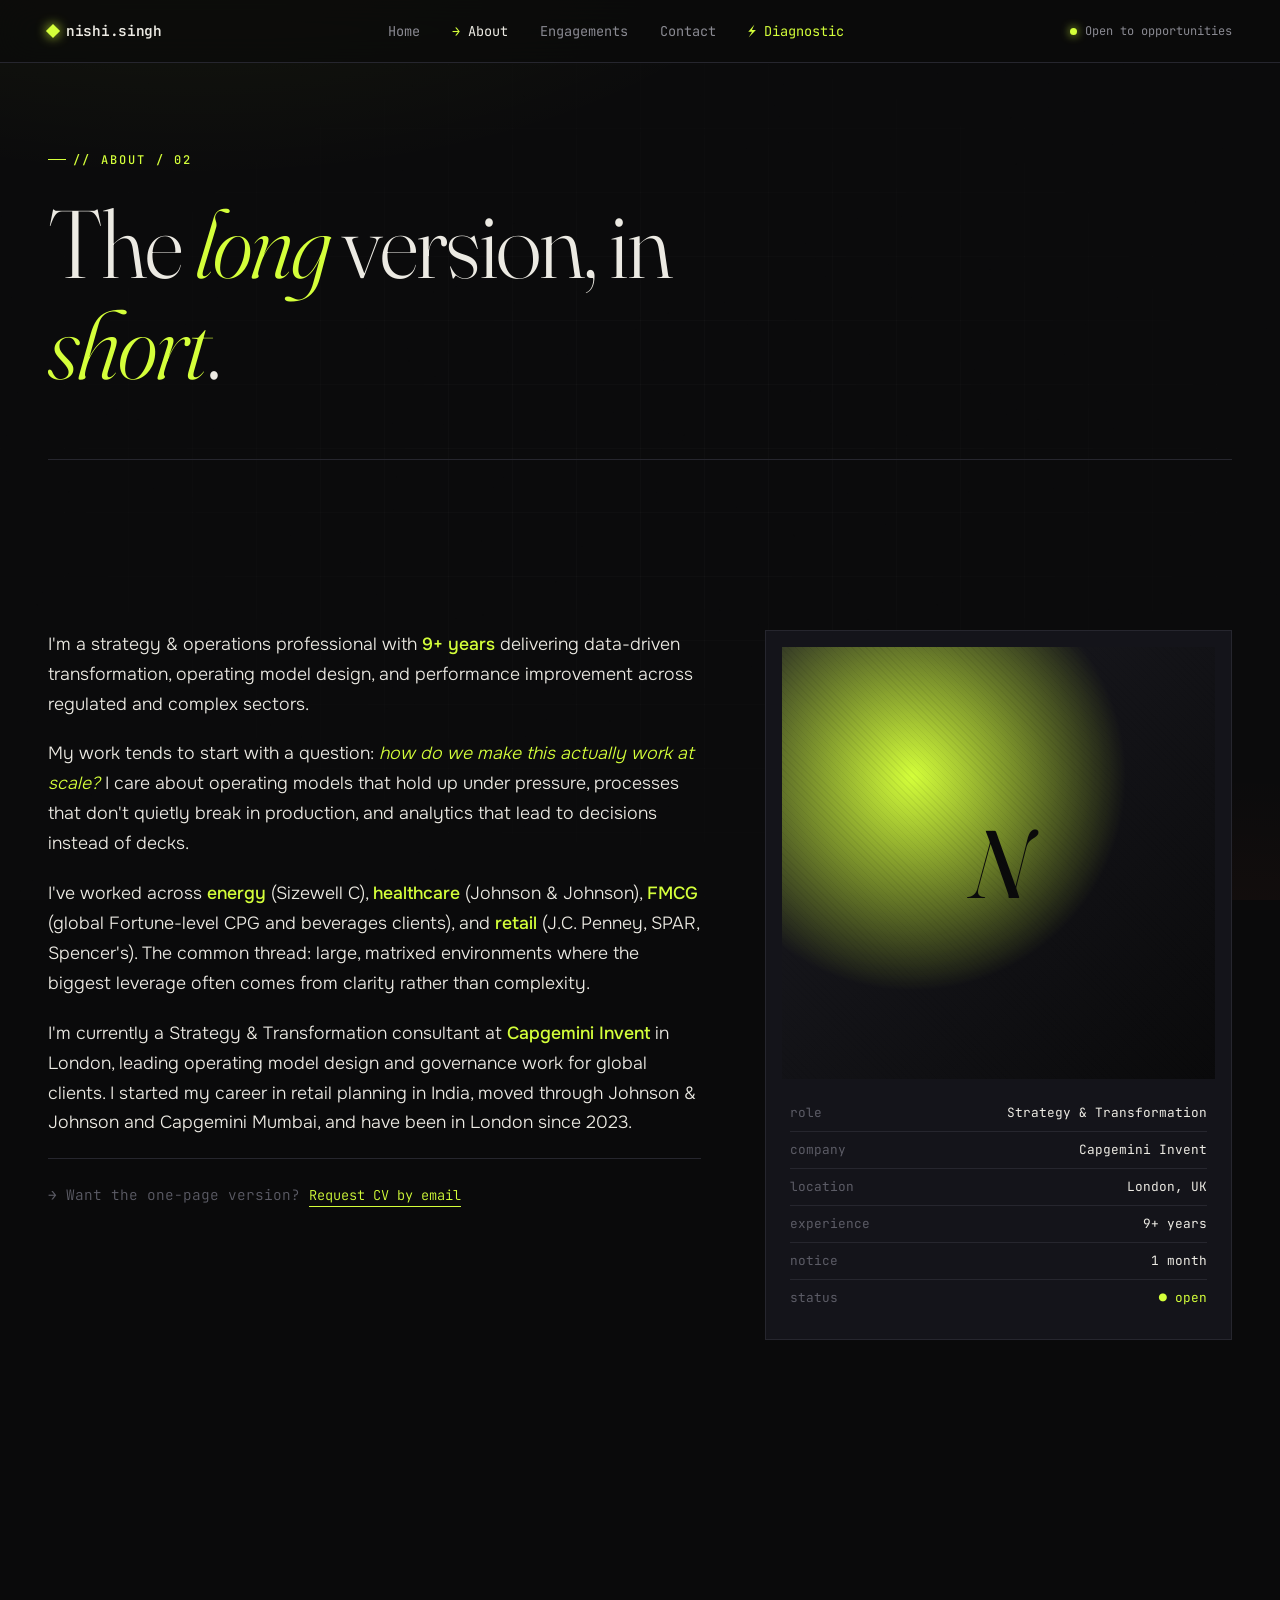
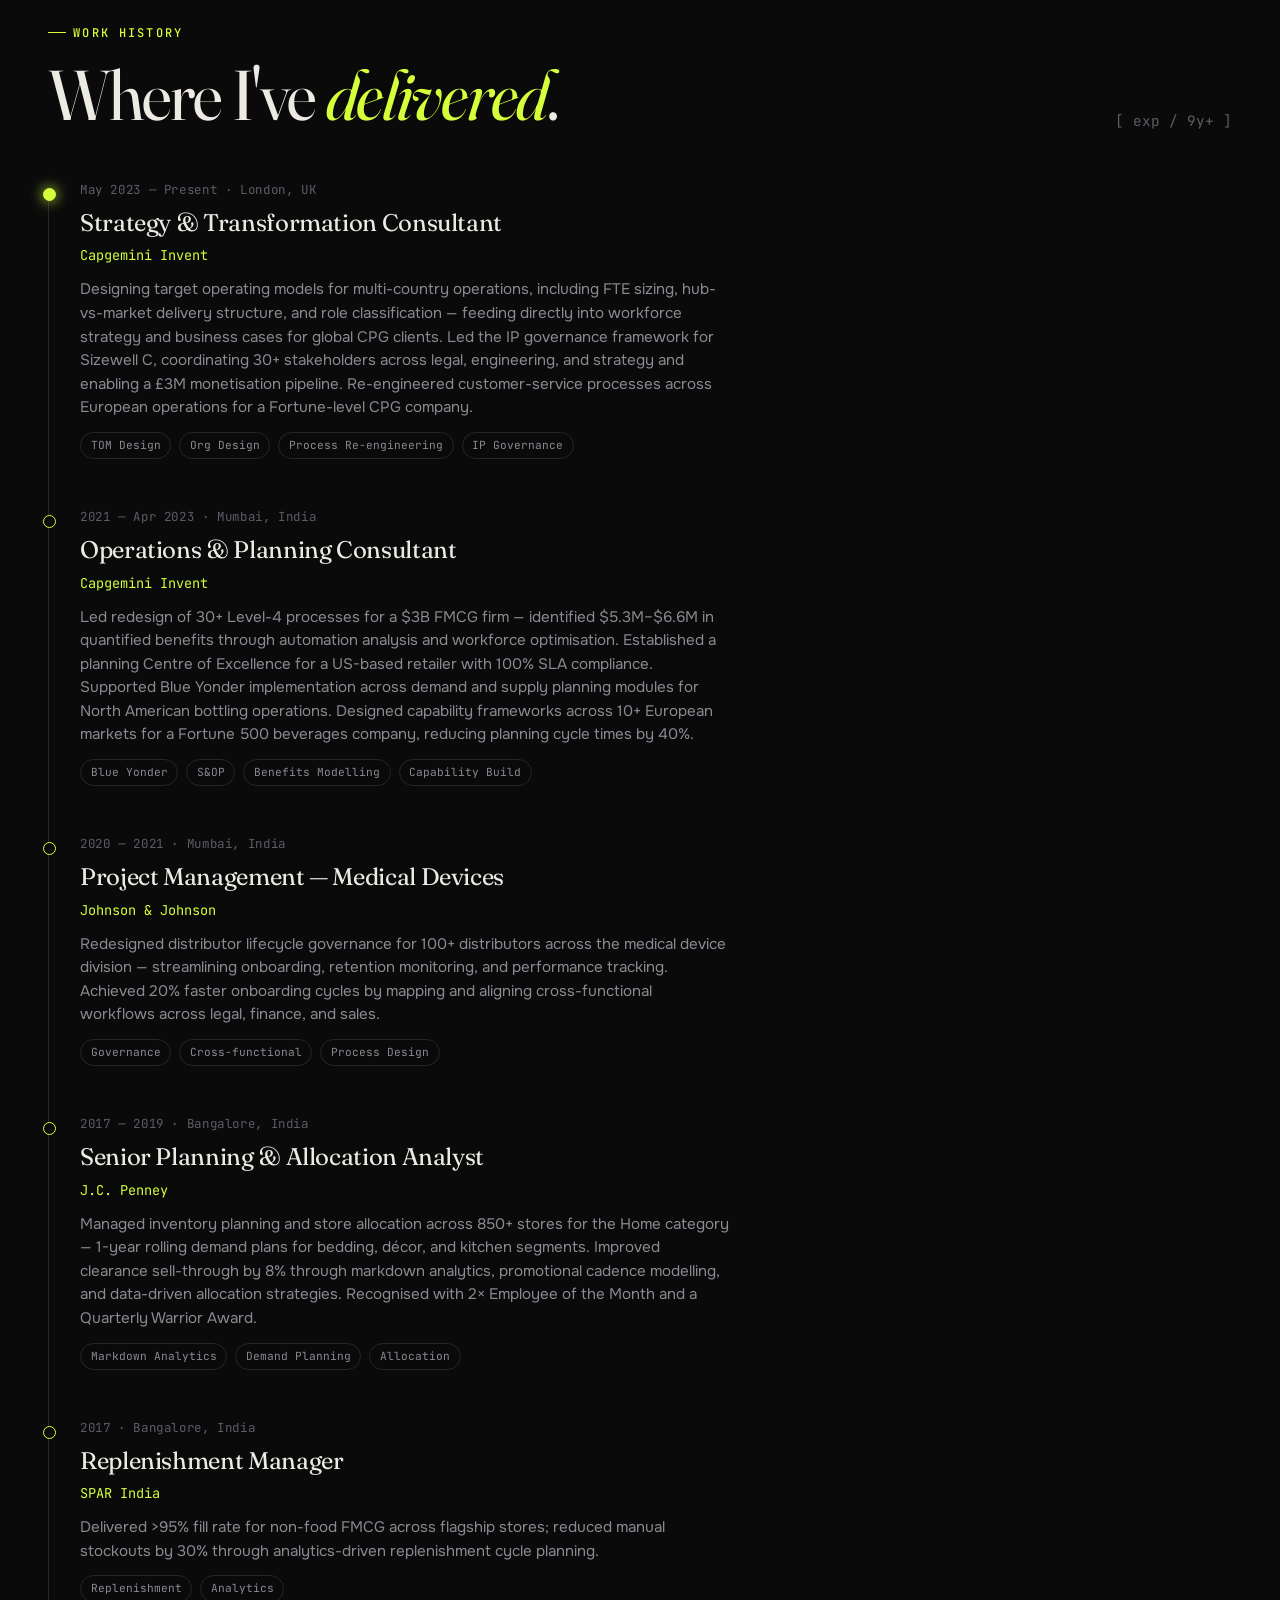
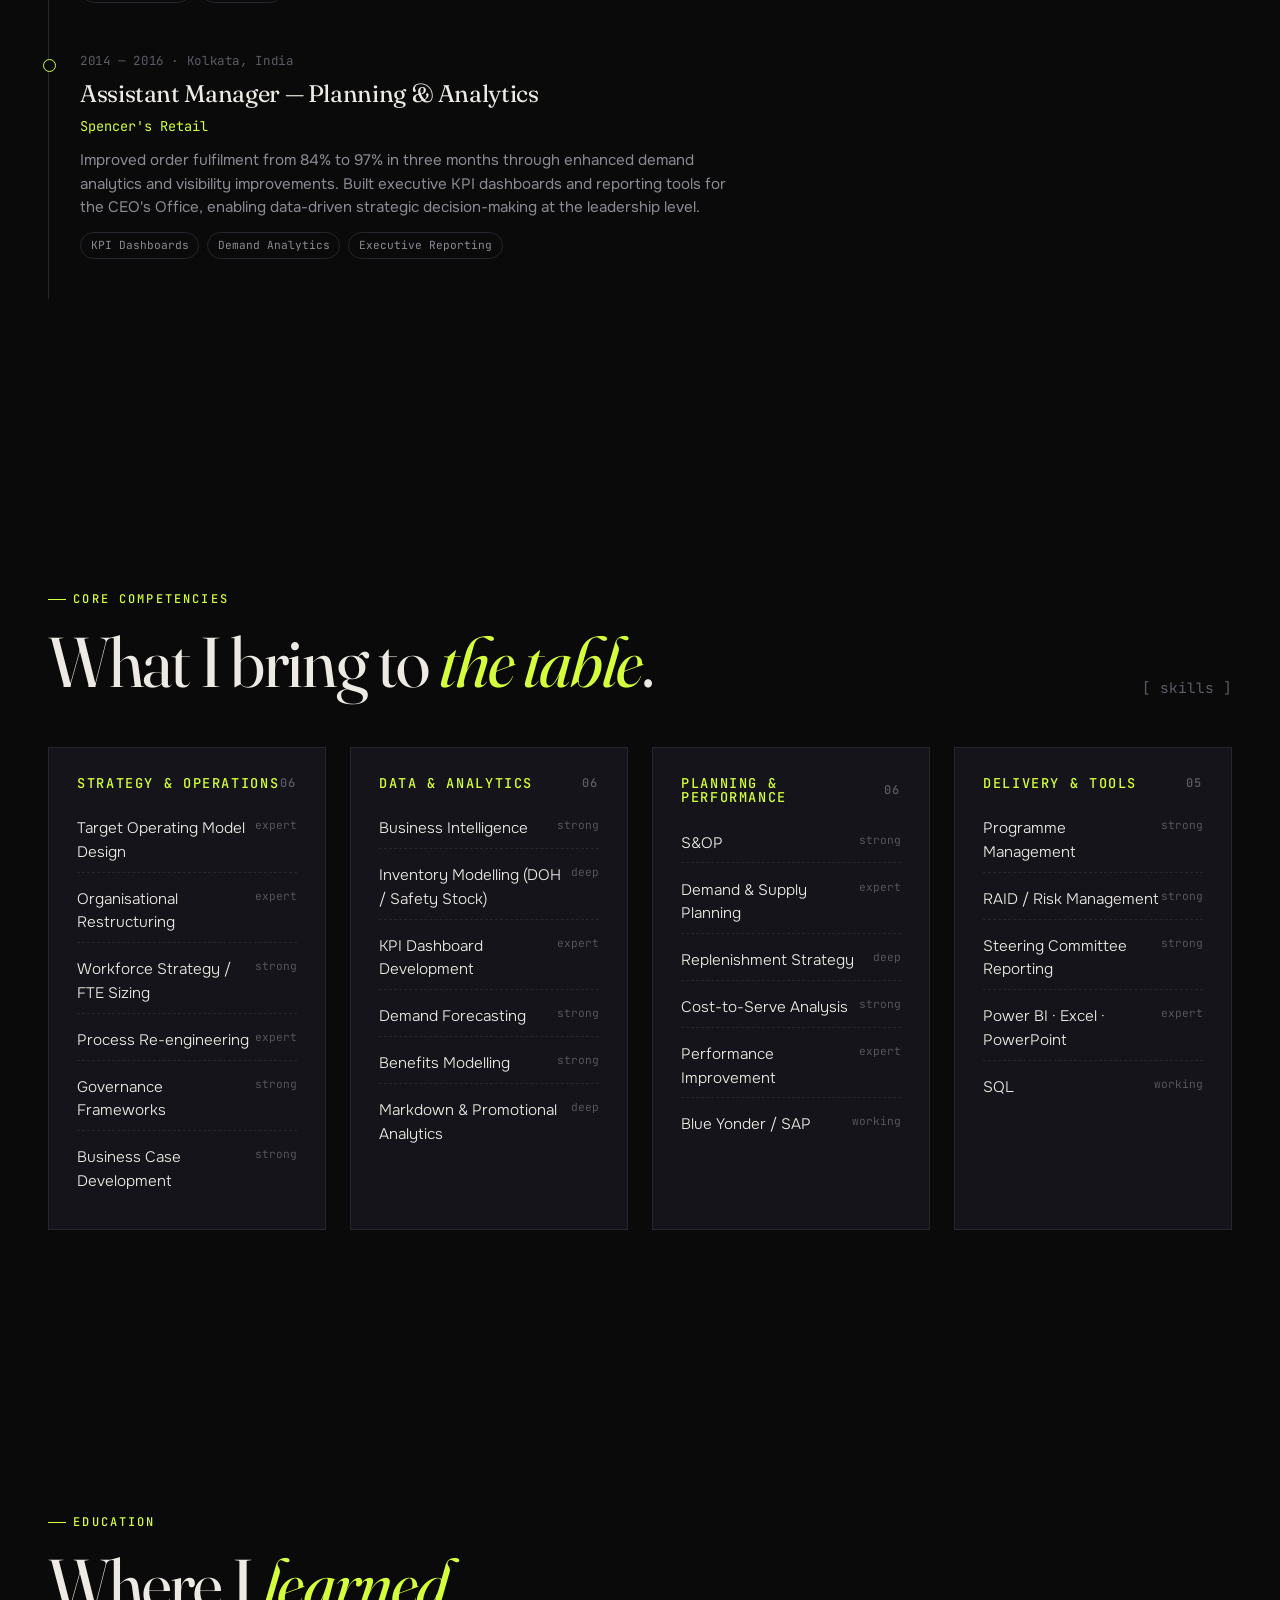
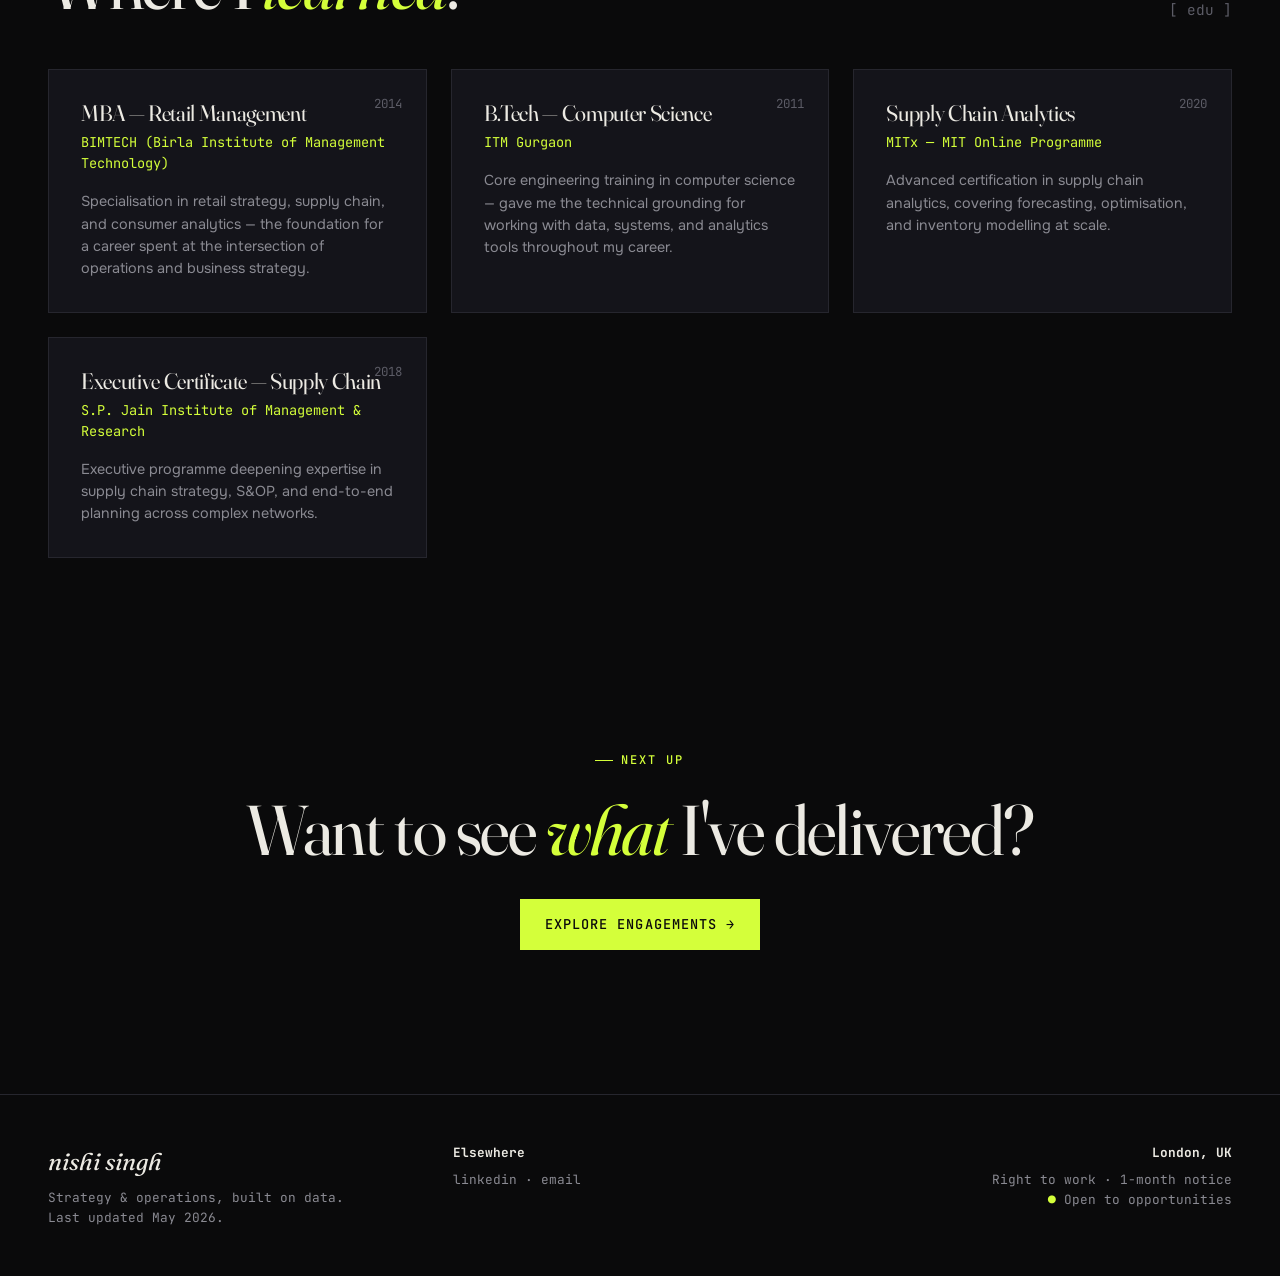
==== commit 9b4e440a: "Update about.html" ====
--- a/about.html
+++ b/about.html
@@ -19,6 +19,7 @@
     <li><a href="about.html" class="active">About</a></li>
     <li><a href="projects.html">Engagements</a></li>
     <li><a href="contact.html">Contact</a></li>
+ <li><a href="tom-diagnostic/" style="color: var(--accent);">⚡ Diagnostic</a></li>
   </ul>
   <div class="nav-status">
     <span class="status-dot"></span>
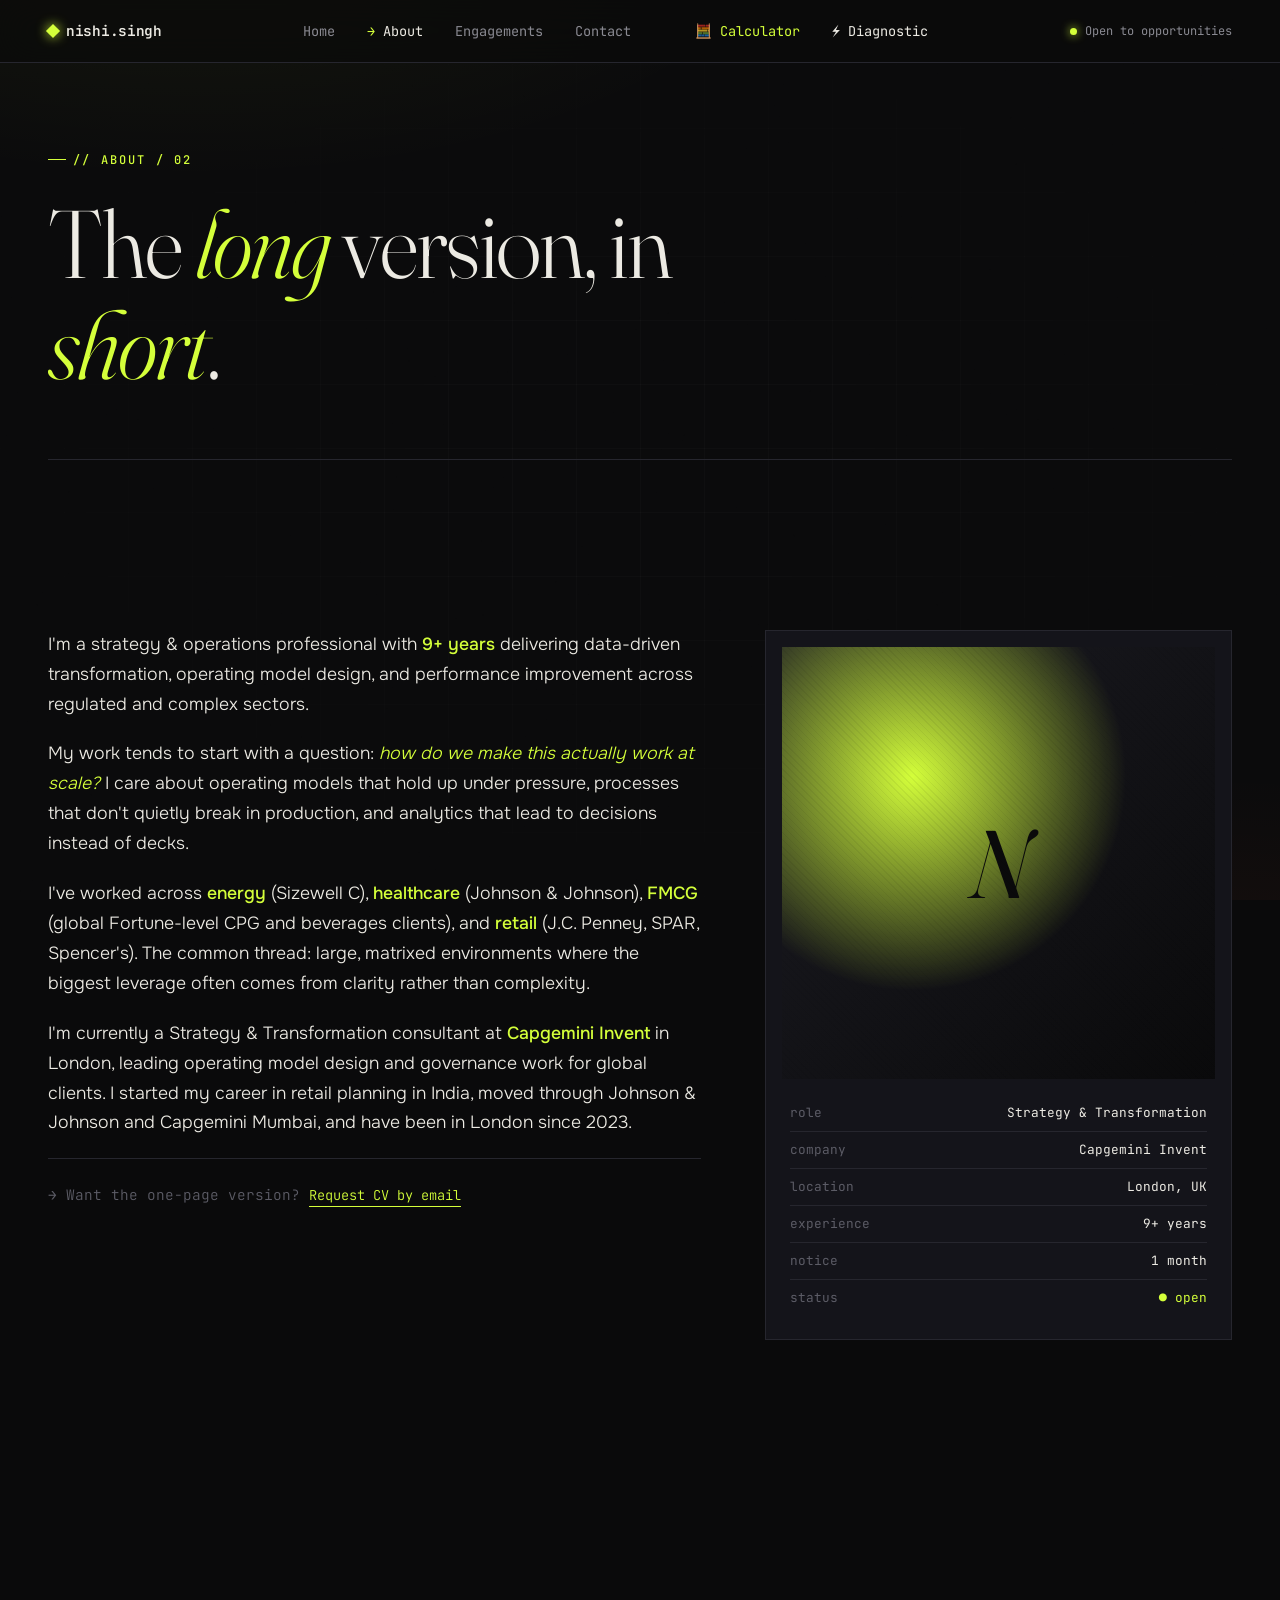
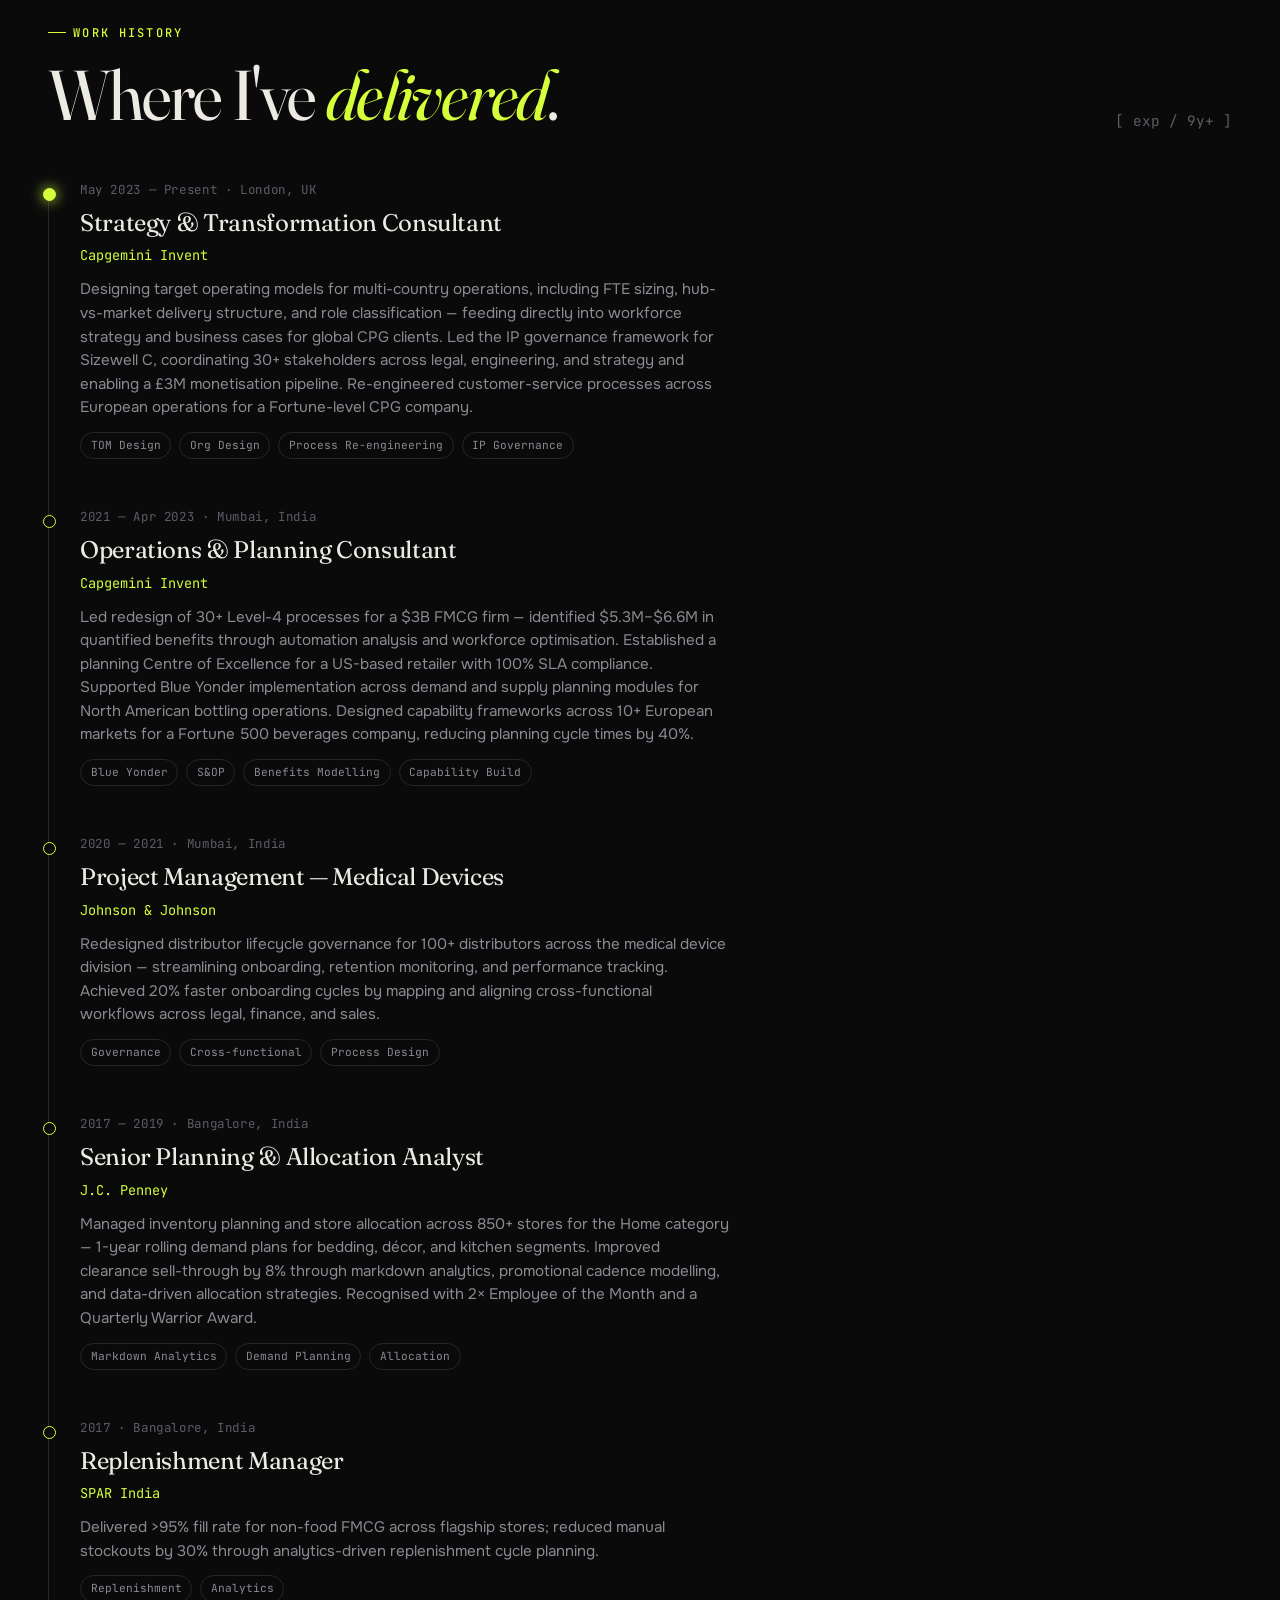
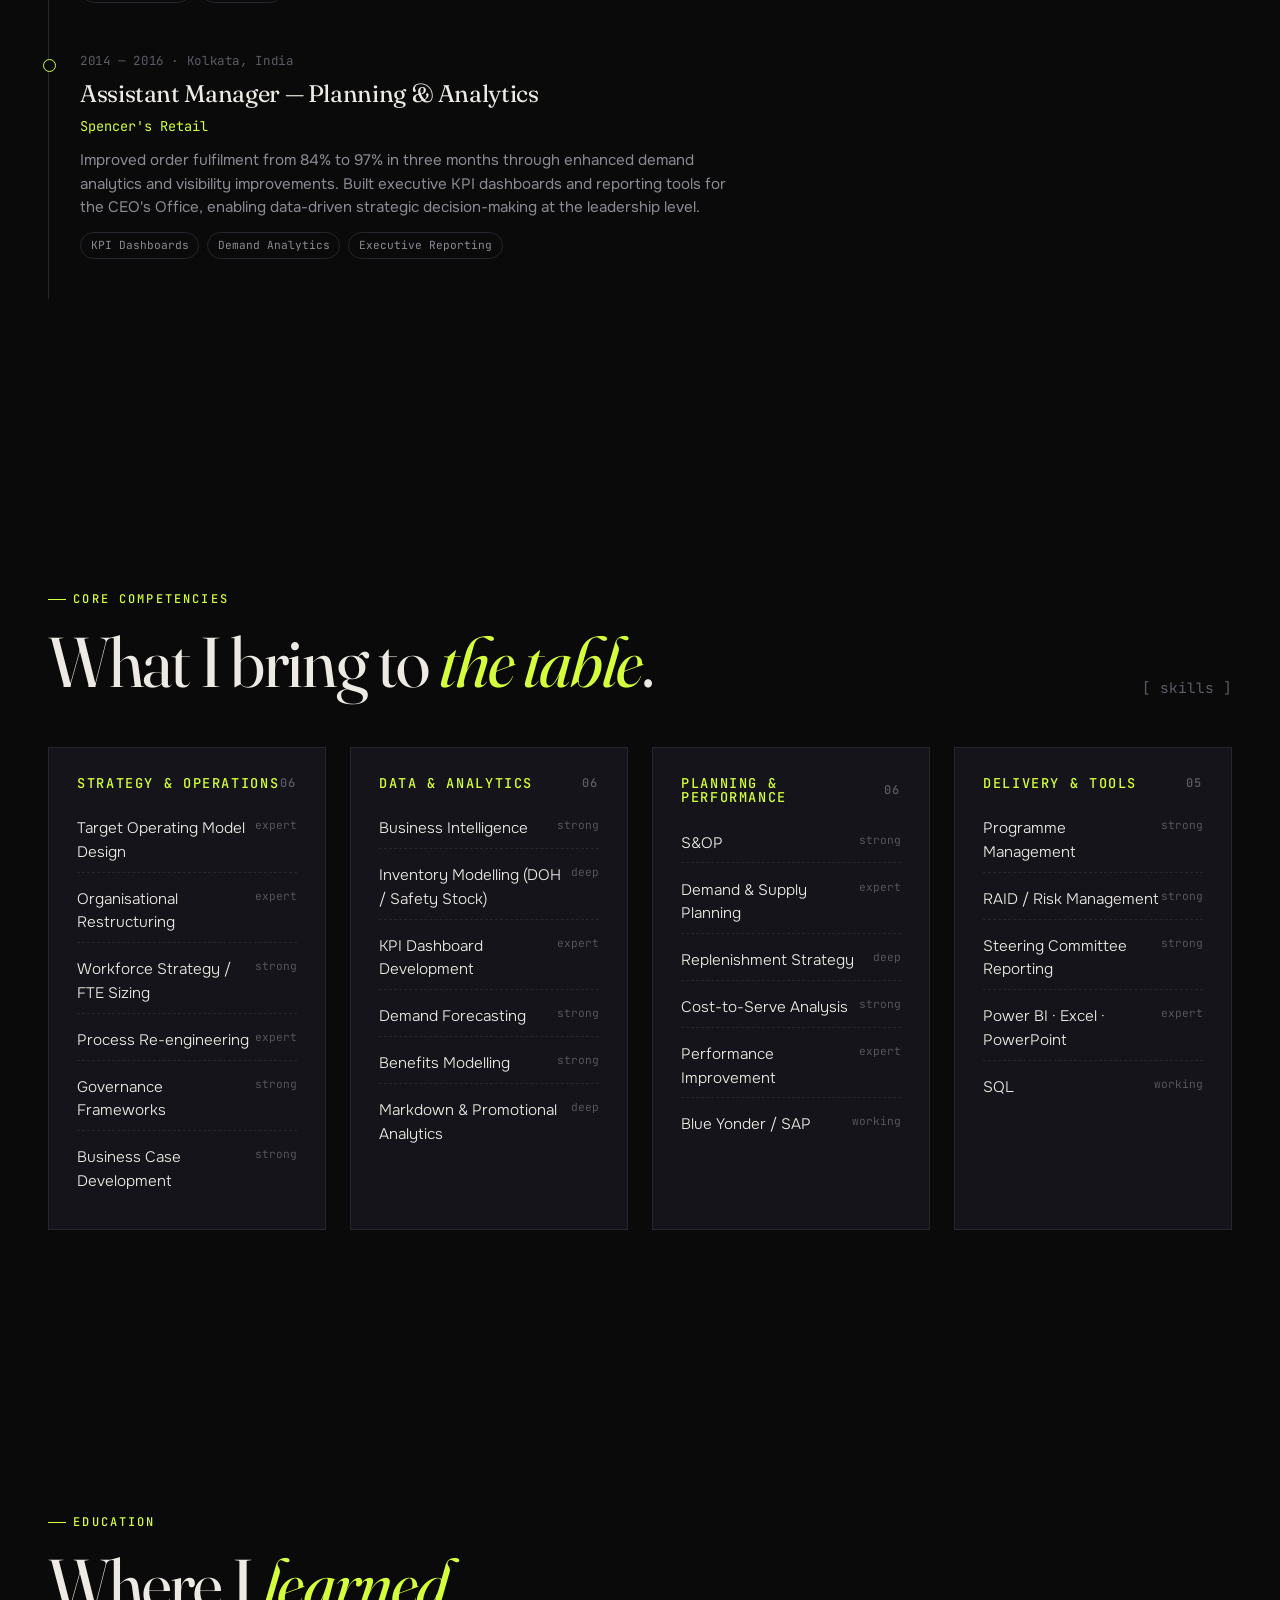
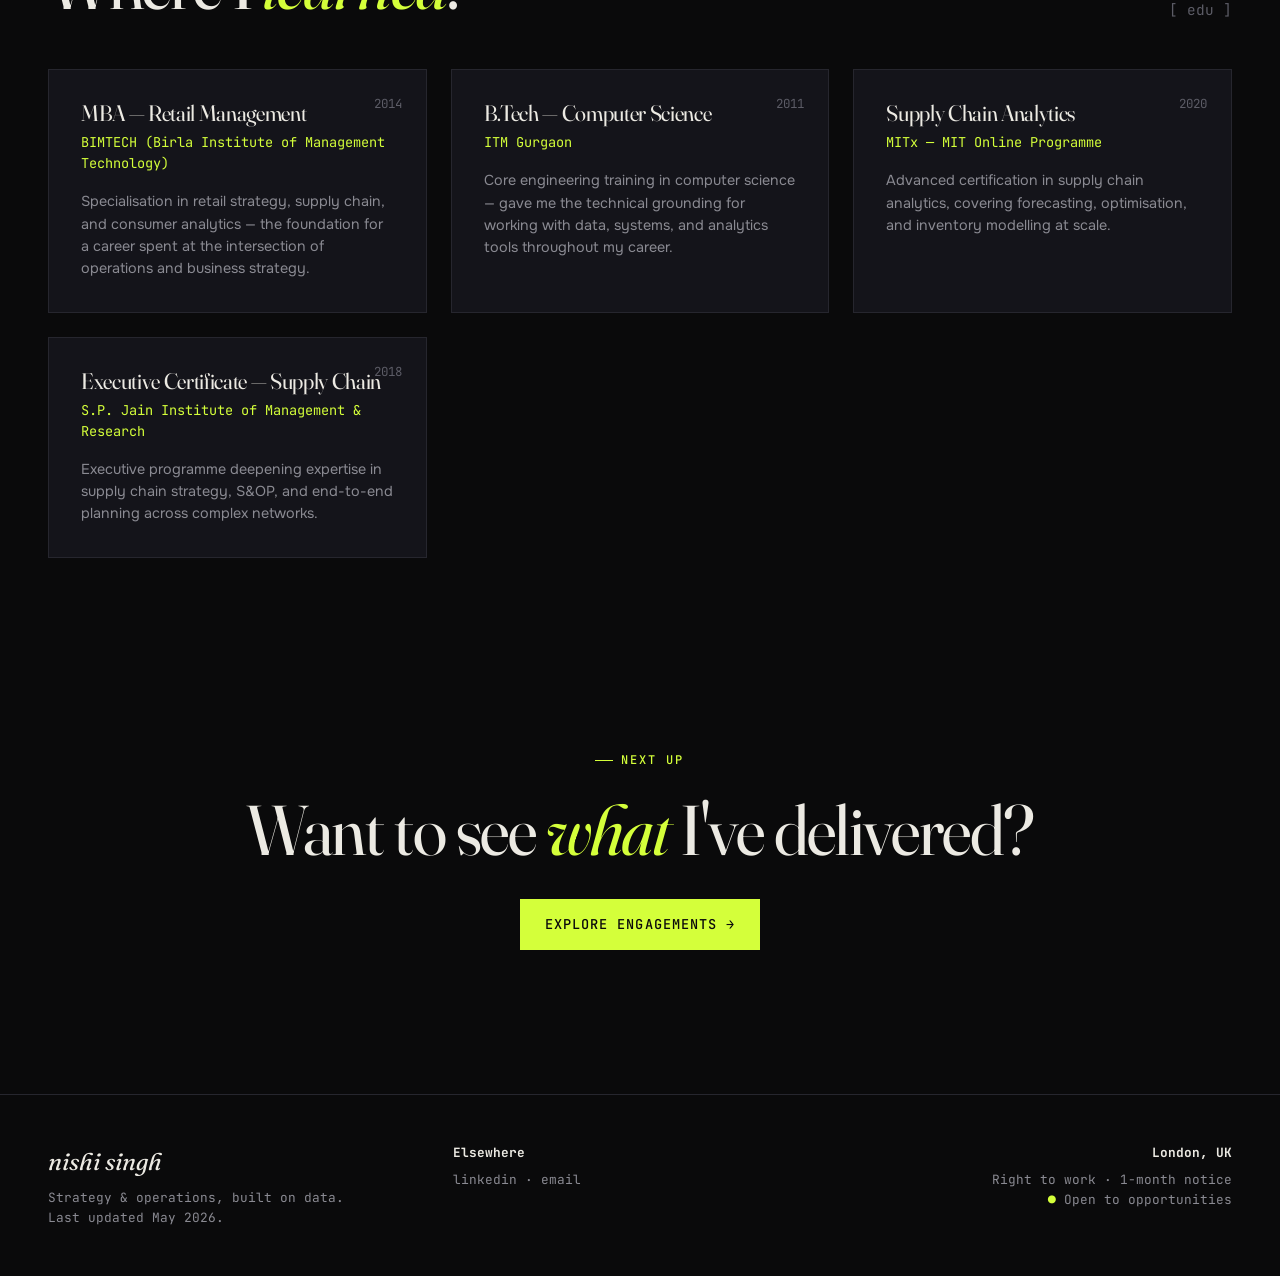
==== commit 7c745b71: "Update about.html" ====
--- a/about.html
+++ b/about.html
@@ -19,7 +19,8 @@
     <li><a href="about.html" class="active">About</a></li>
     <li><a href="projects.html">Engagements</a></li>
     <li><a href="contact.html">Contact</a></li>
- <li><a href="tom-diagnostic/" style="color: var(--accent);">⚡ Diagnostic</a></li>
+ <li><a href="tom-diagnostic/" style="color: var(--accent);">
+   <li><a href="fte-calculator/" style="color: var(--accent);">🧮 Calculator</a></li>⚡ Diagnostic</a></li>
   </ul>
   <div class="nav-status">
     <span class="status-dot"></span>
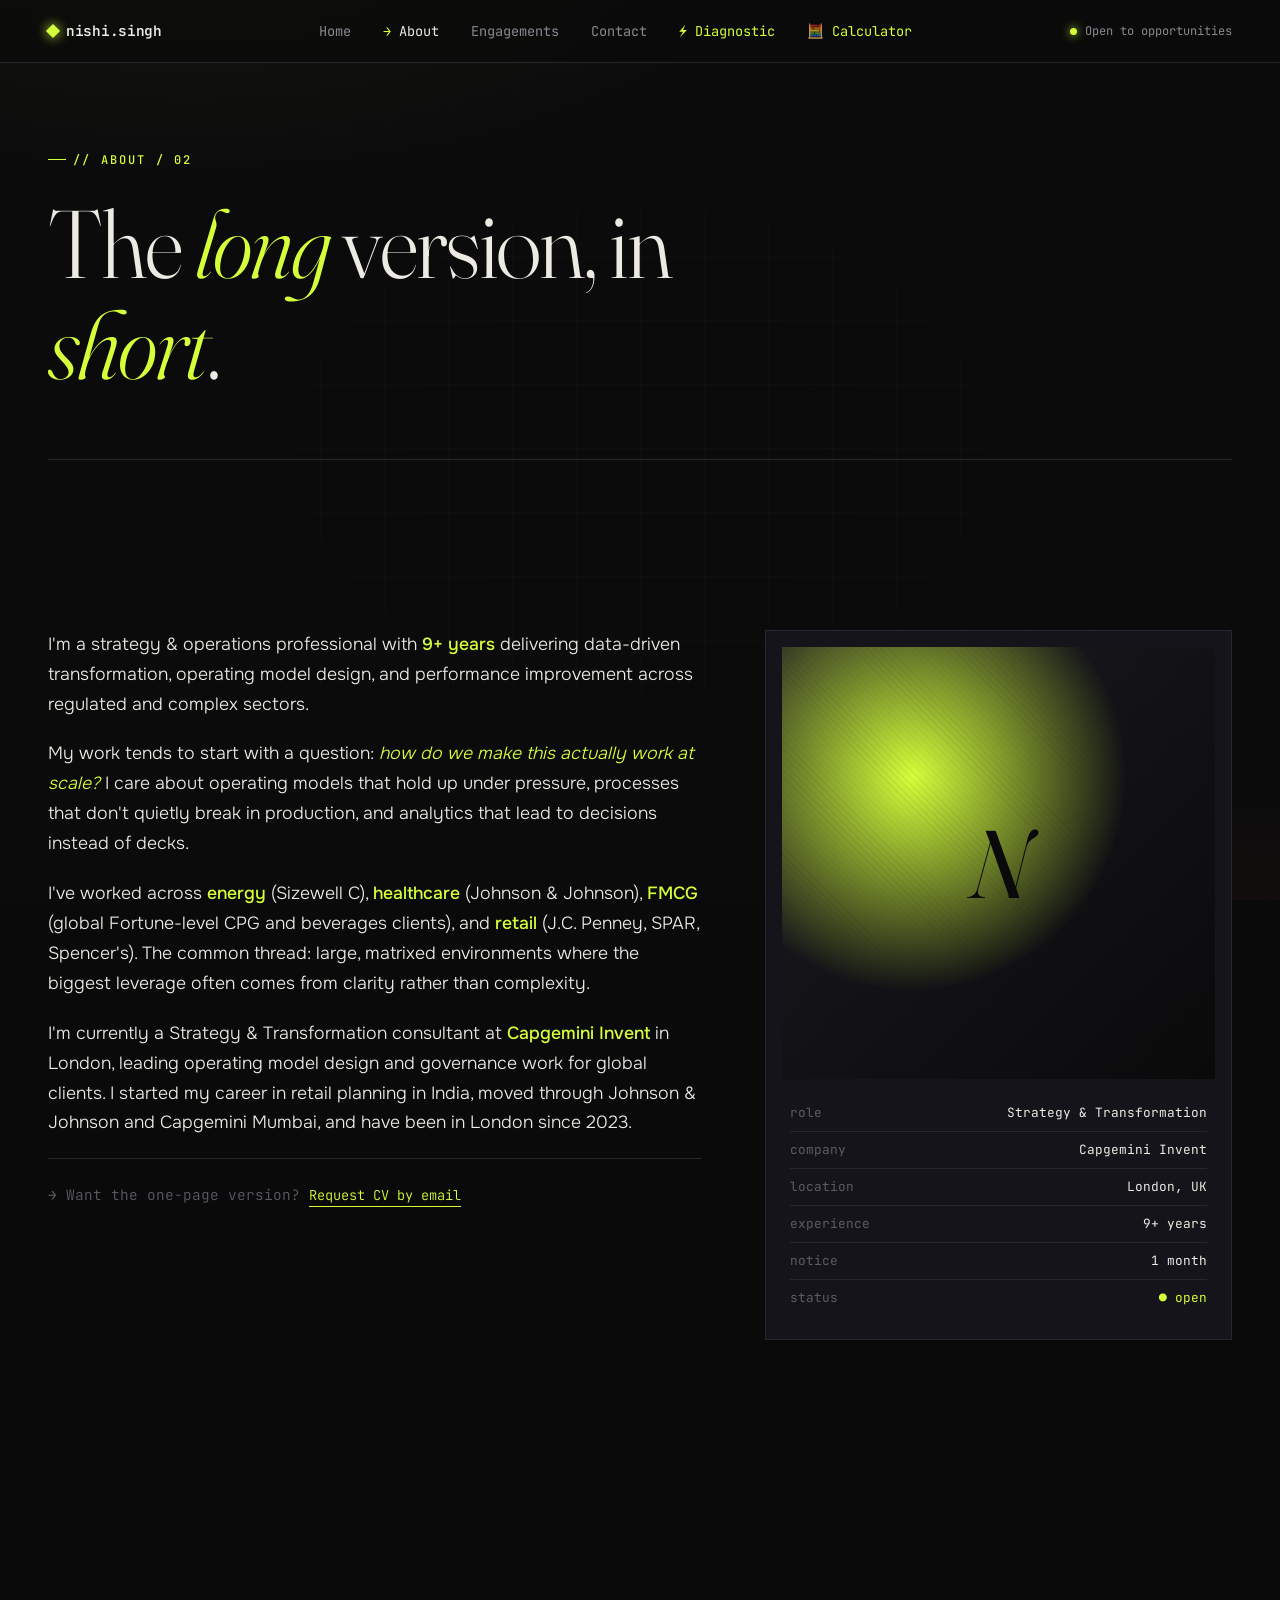
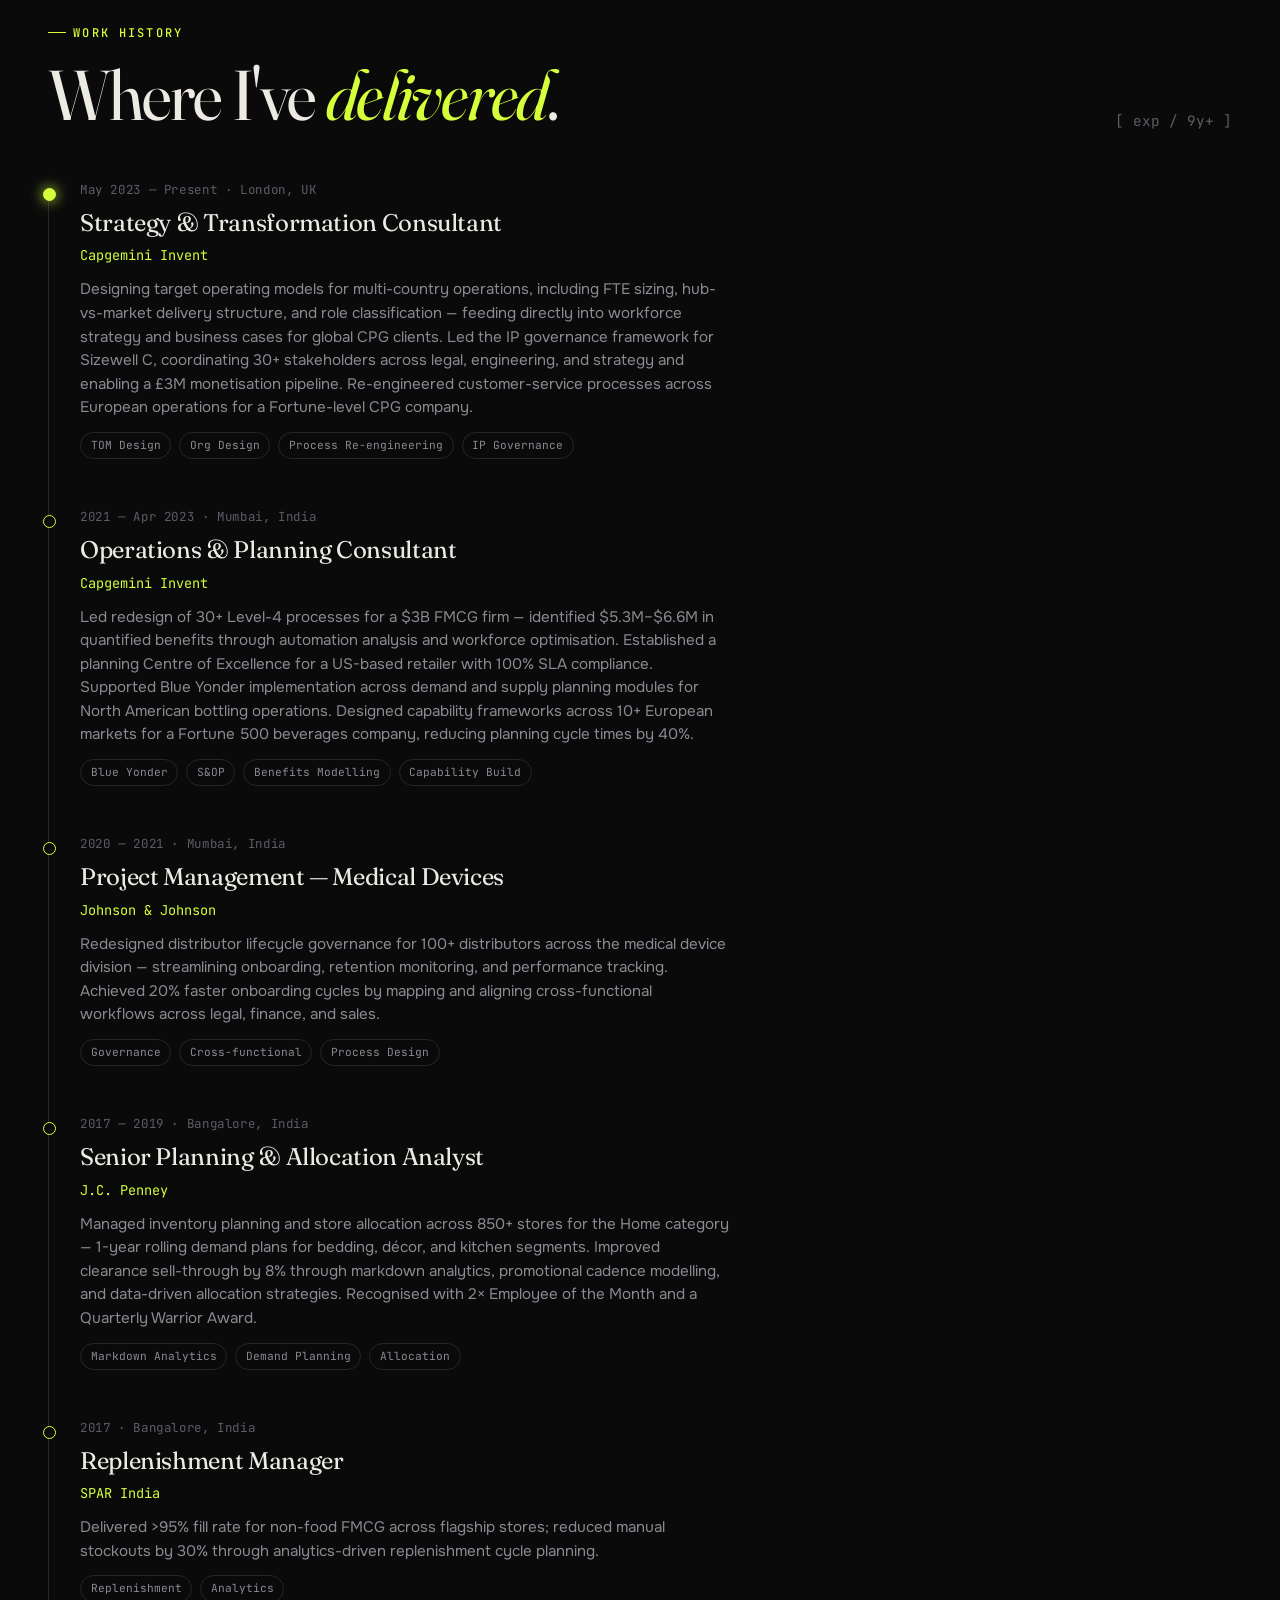
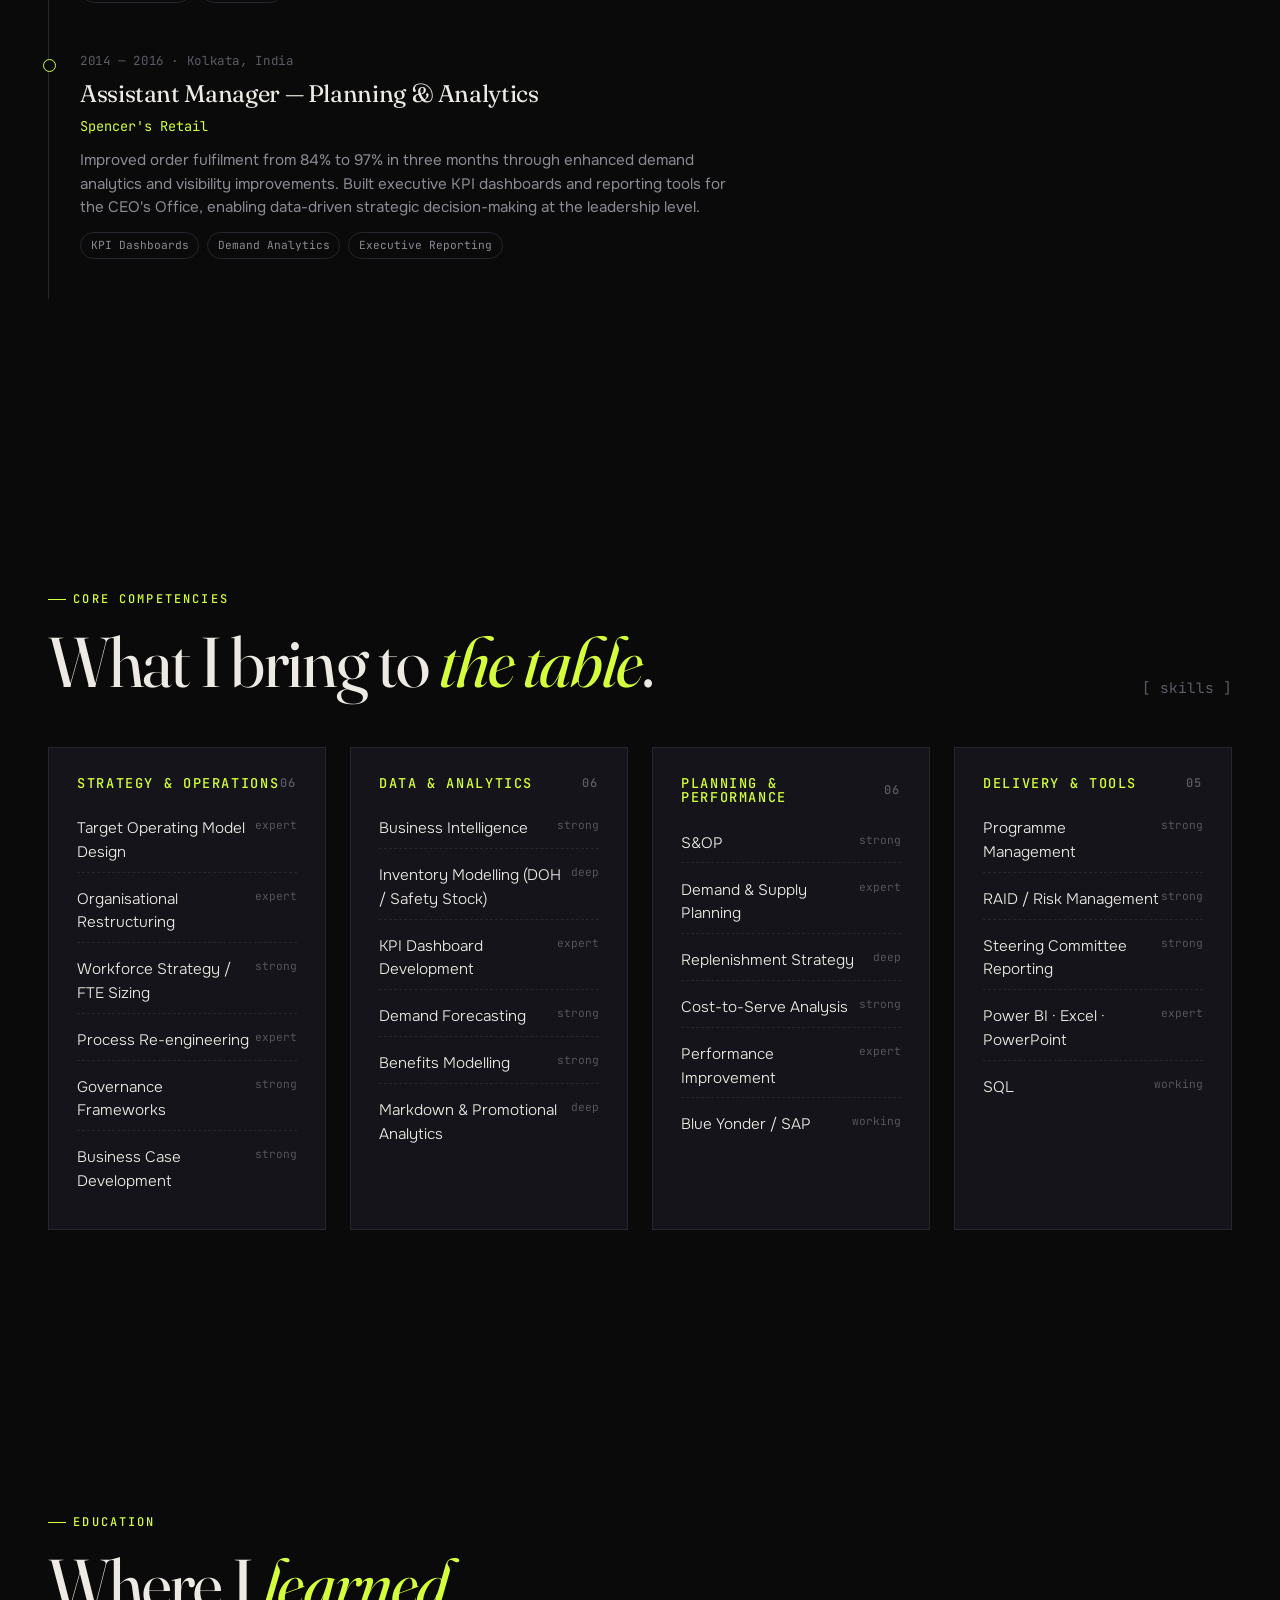
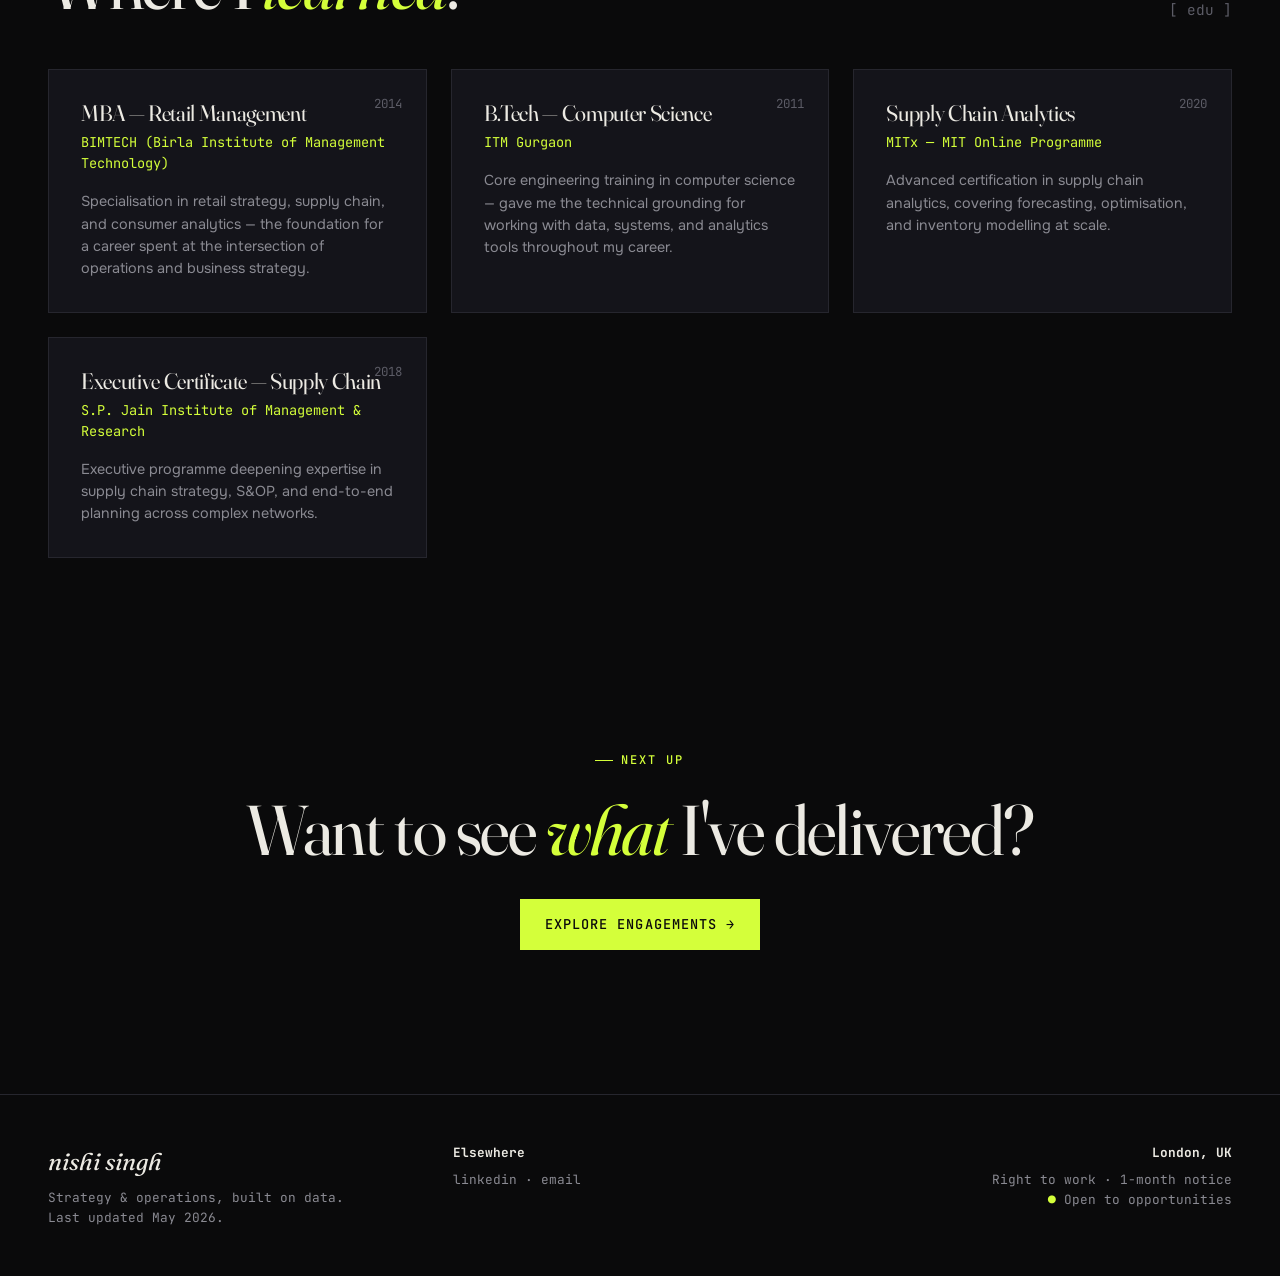
==== commit 4b430aa8: "Update about.html" ====
--- a/about.html
+++ b/about.html
@@ -20,7 +20,8 @@
     <li><a href="projects.html">Engagements</a></li>
     <li><a href="contact.html">Contact</a></li>
  <li><a href="tom-diagnostic/" style="color: var(--accent);">
-   <li><a href="fte-calculator/" style="color: var(--accent);">🧮 Calculator</a></li>⚡ Diagnostic</a></li>
+  ⚡ Diagnostic</a></li>
+     <li><a href="fte-calculator/" style="color: var(--accent);">🧮 Calculator</a></li>
   </ul>
   <div class="nav-status">
     <span class="status-dot"></span>
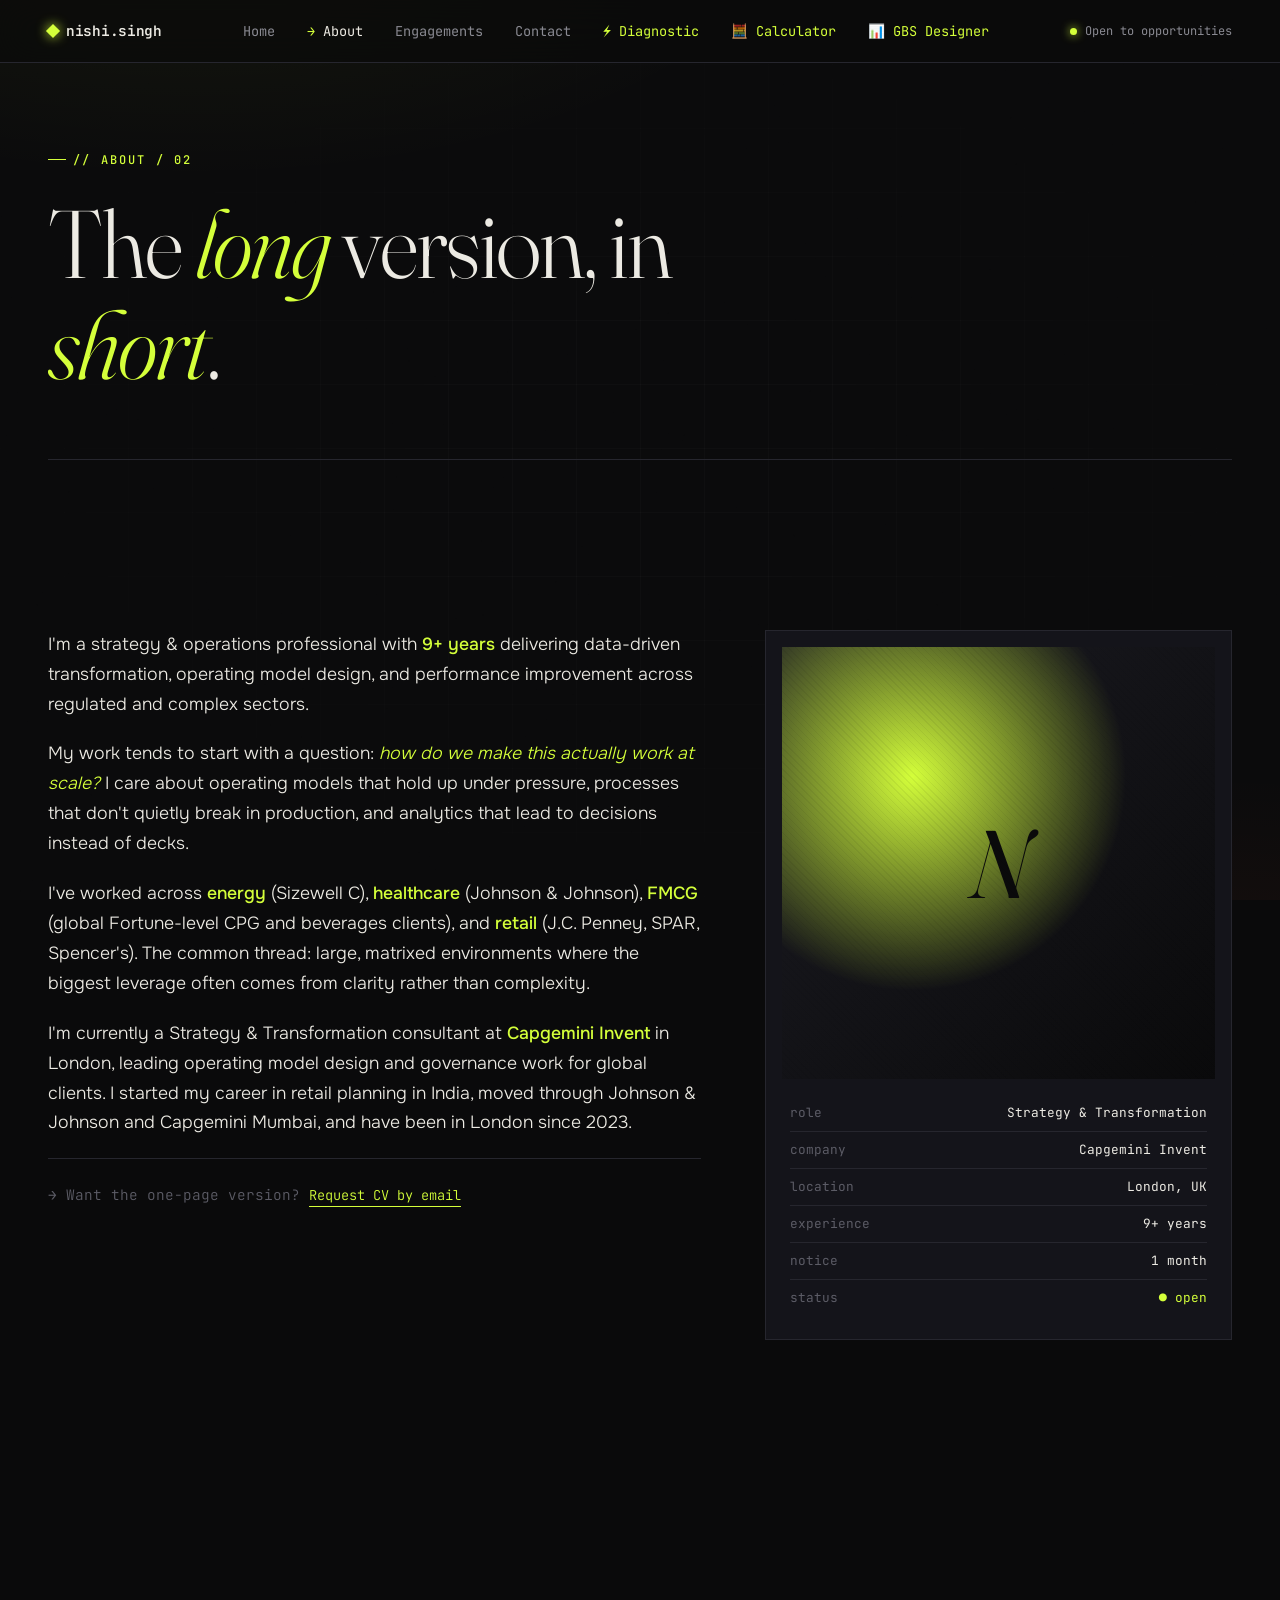
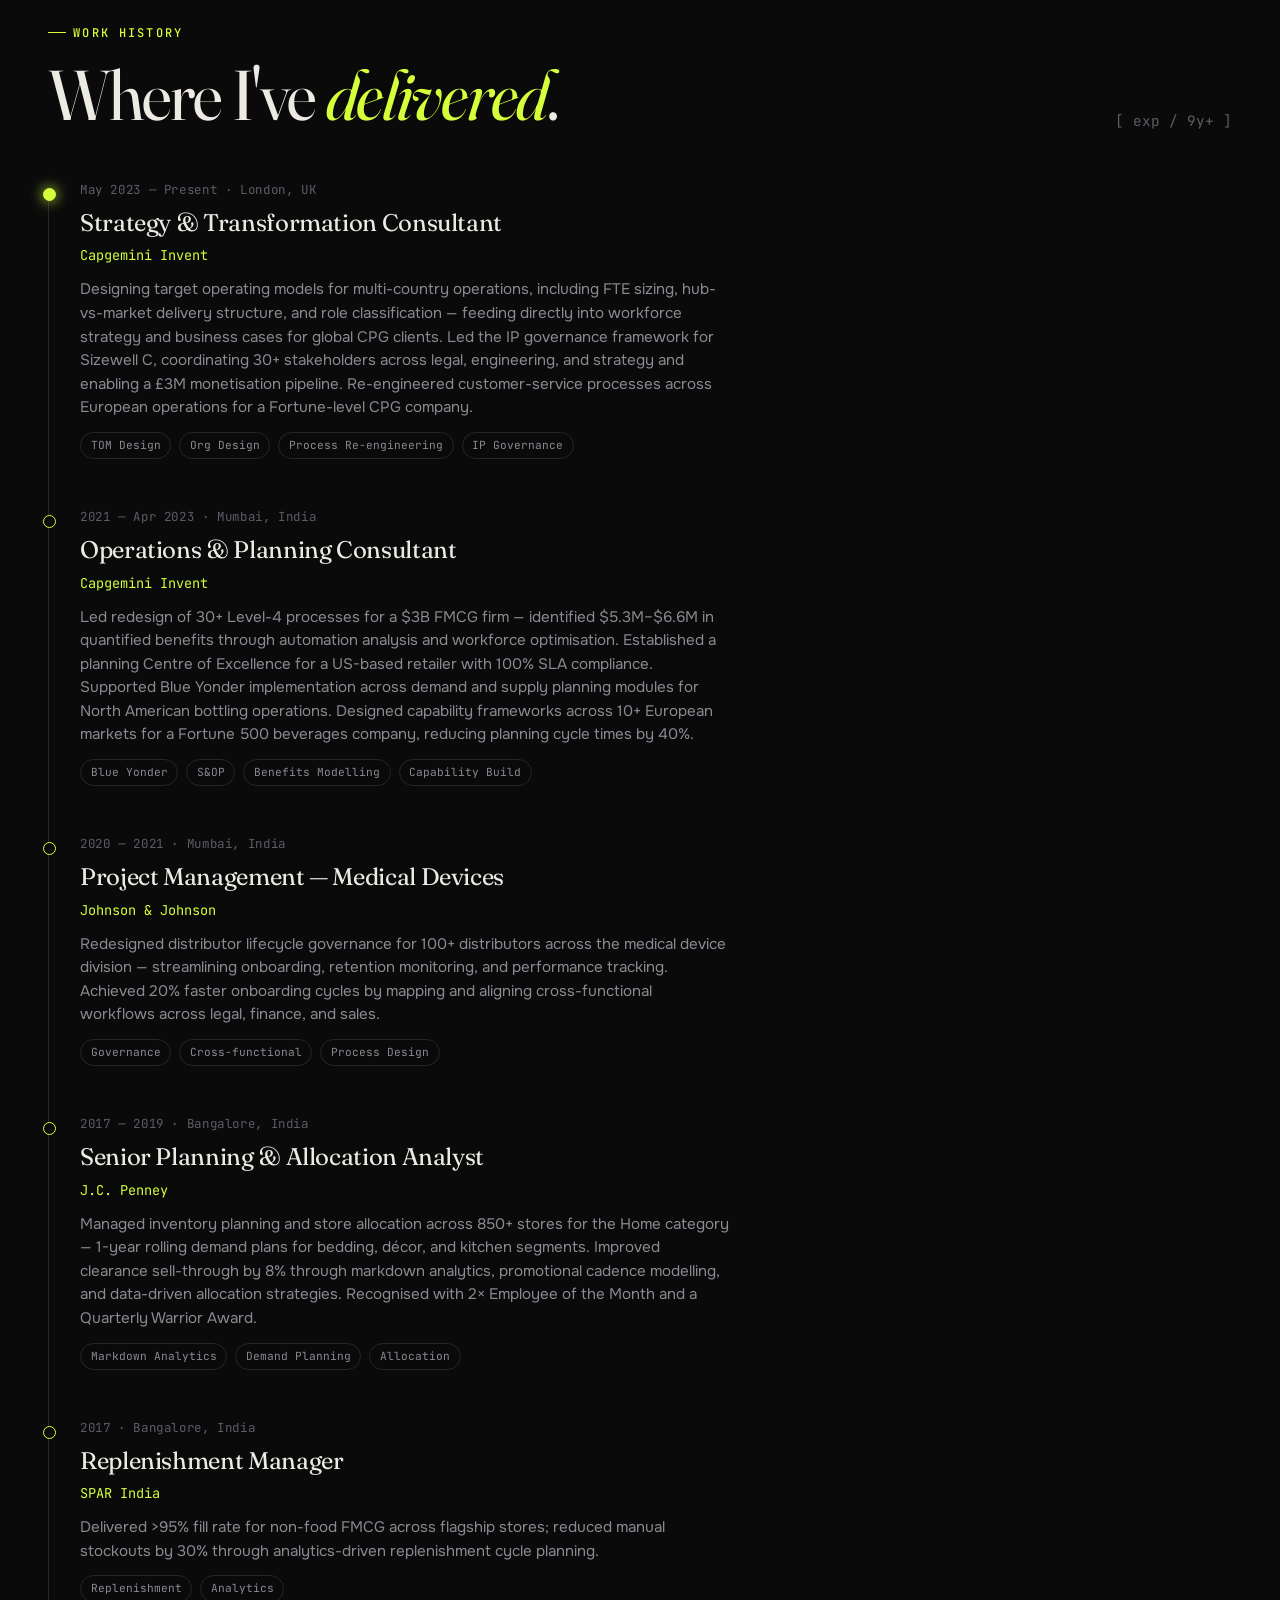
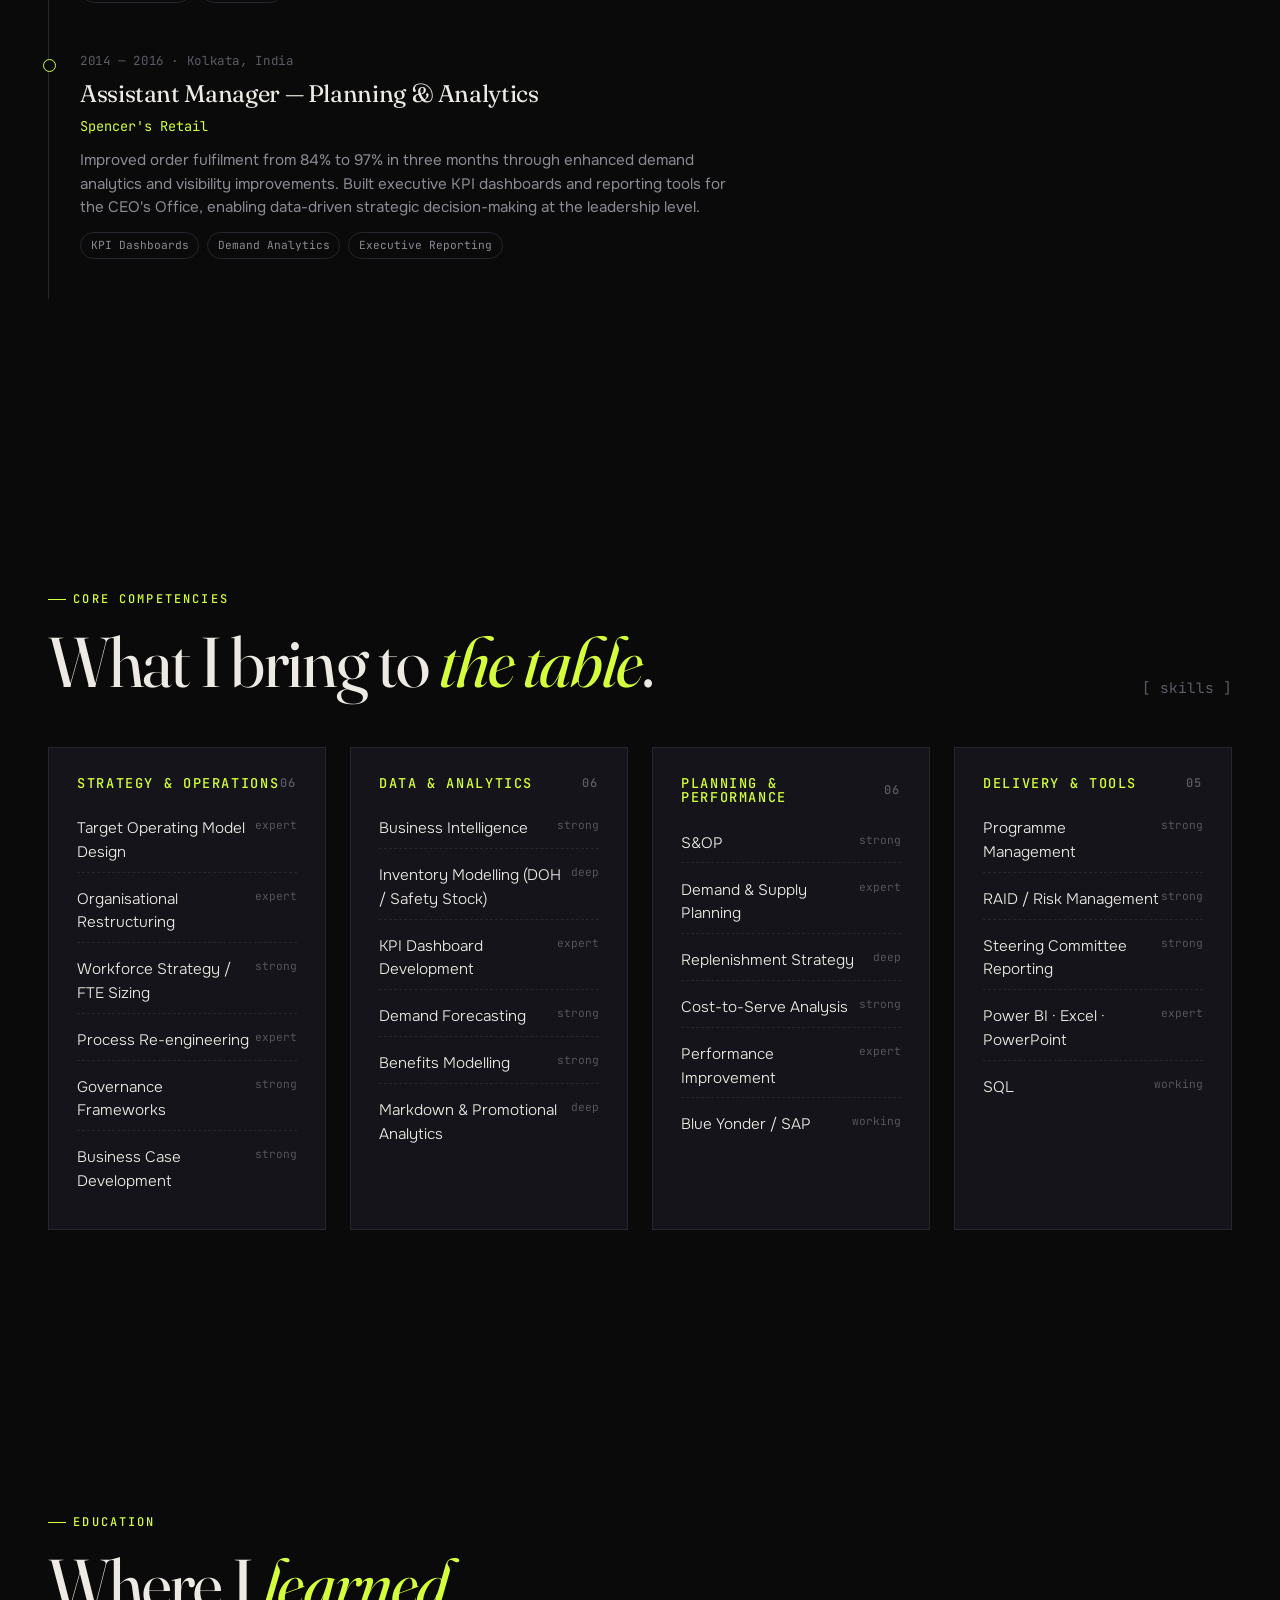
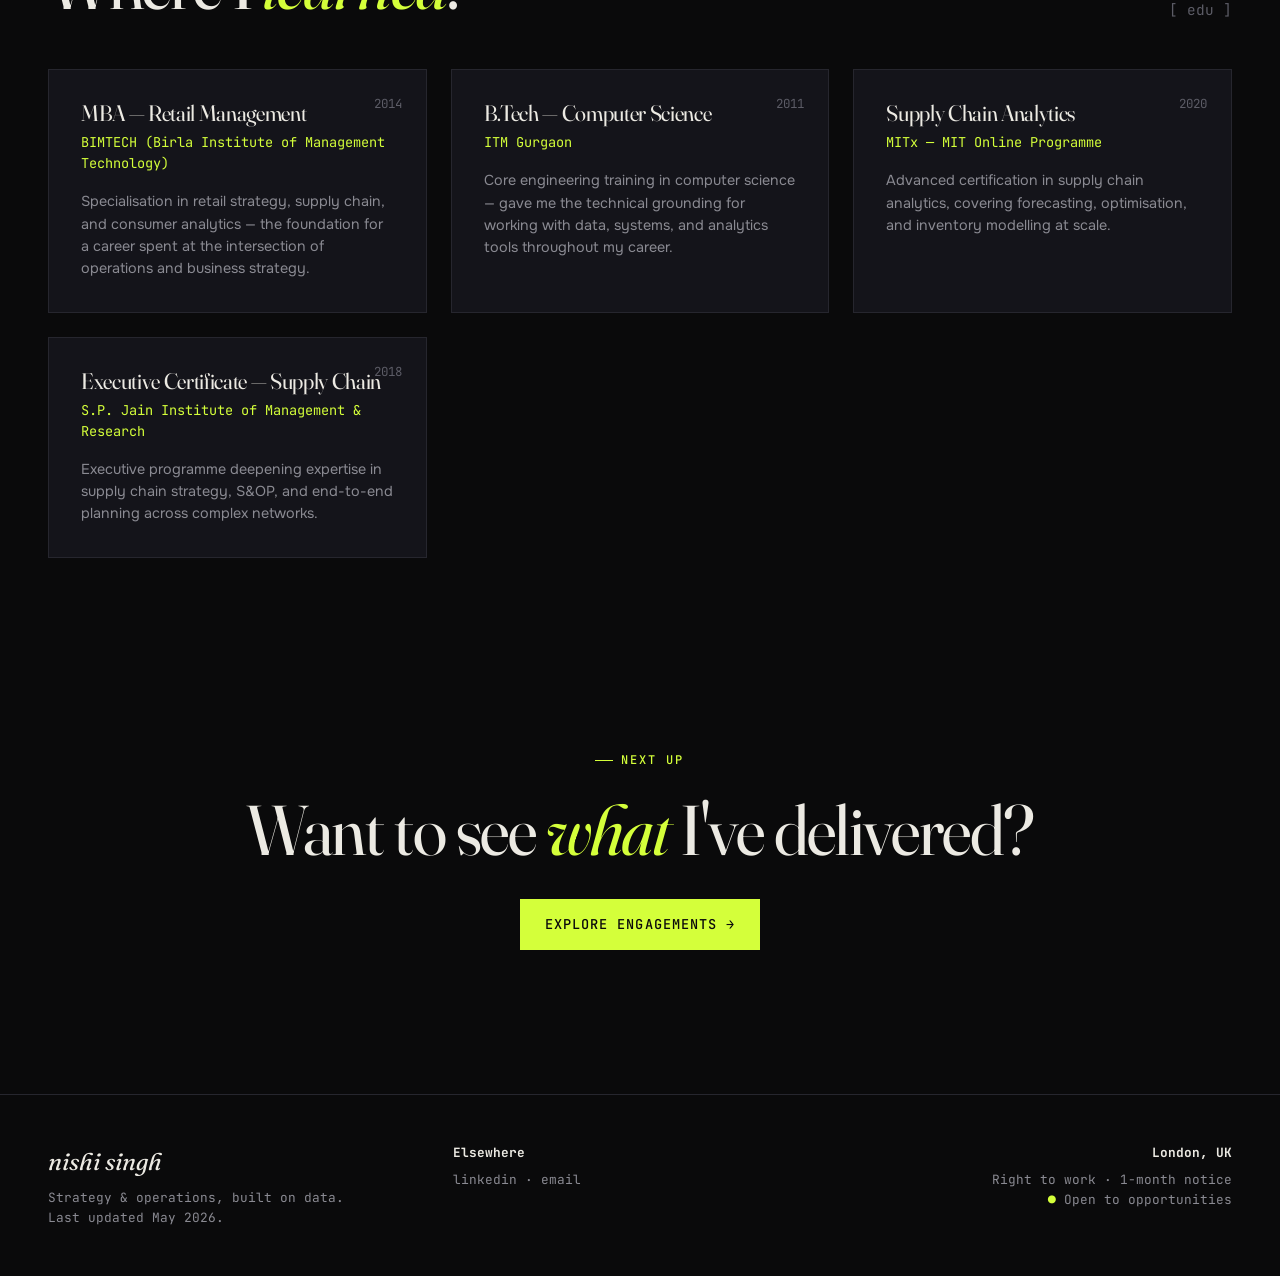
==== commit b44b4f48: "Update about.html" ====
--- a/about.html
+++ b/about.html
@@ -22,6 +22,7 @@
  <li><a href="tom-diagnostic/" style="color: var(--accent);">
   ⚡ Diagnostic</a></li>
      <li><a href="fte-calculator/" style="color: var(--accent);">🧮 Calculator</a></li>
+<li><a href="gbs-designer/" style="color: var(--accent);">📊 GBS Designer</a></li>
   </ul>
   <div class="nav-status">
     <span class="status-dot"></span>
